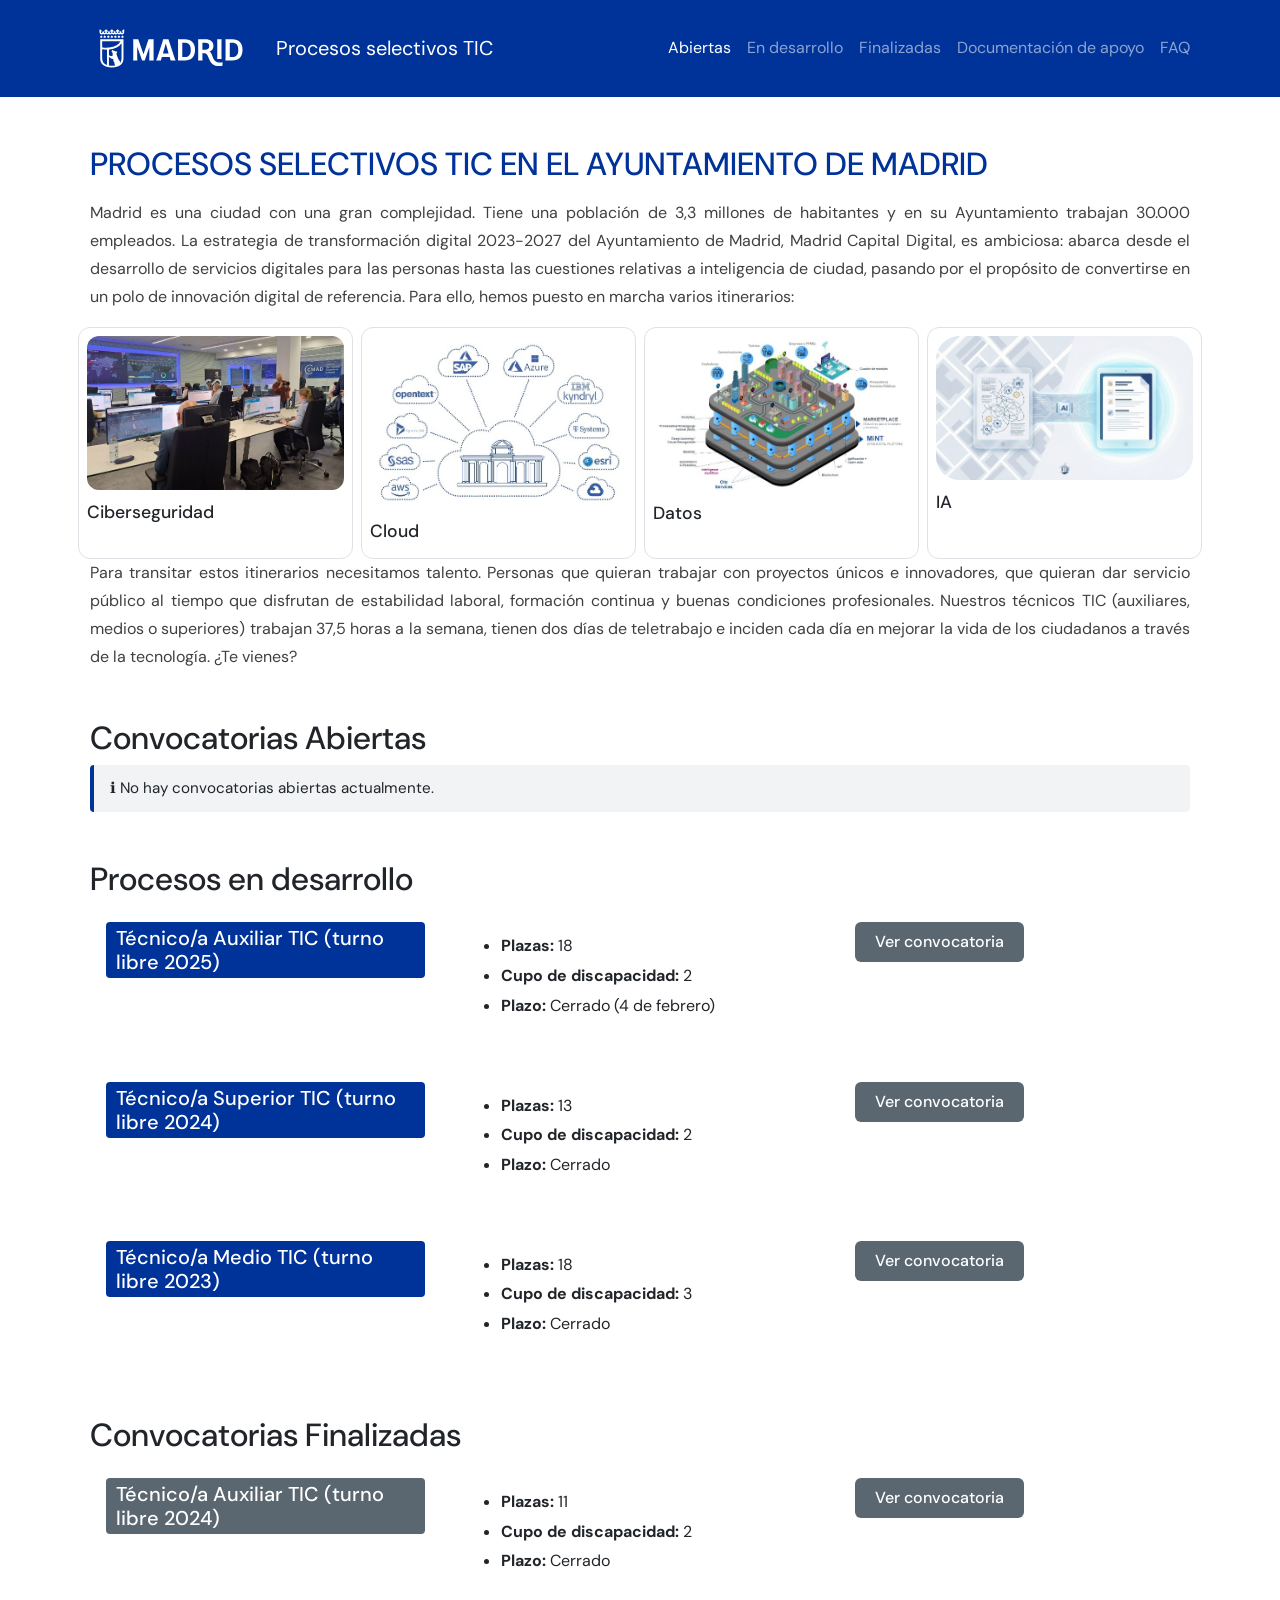
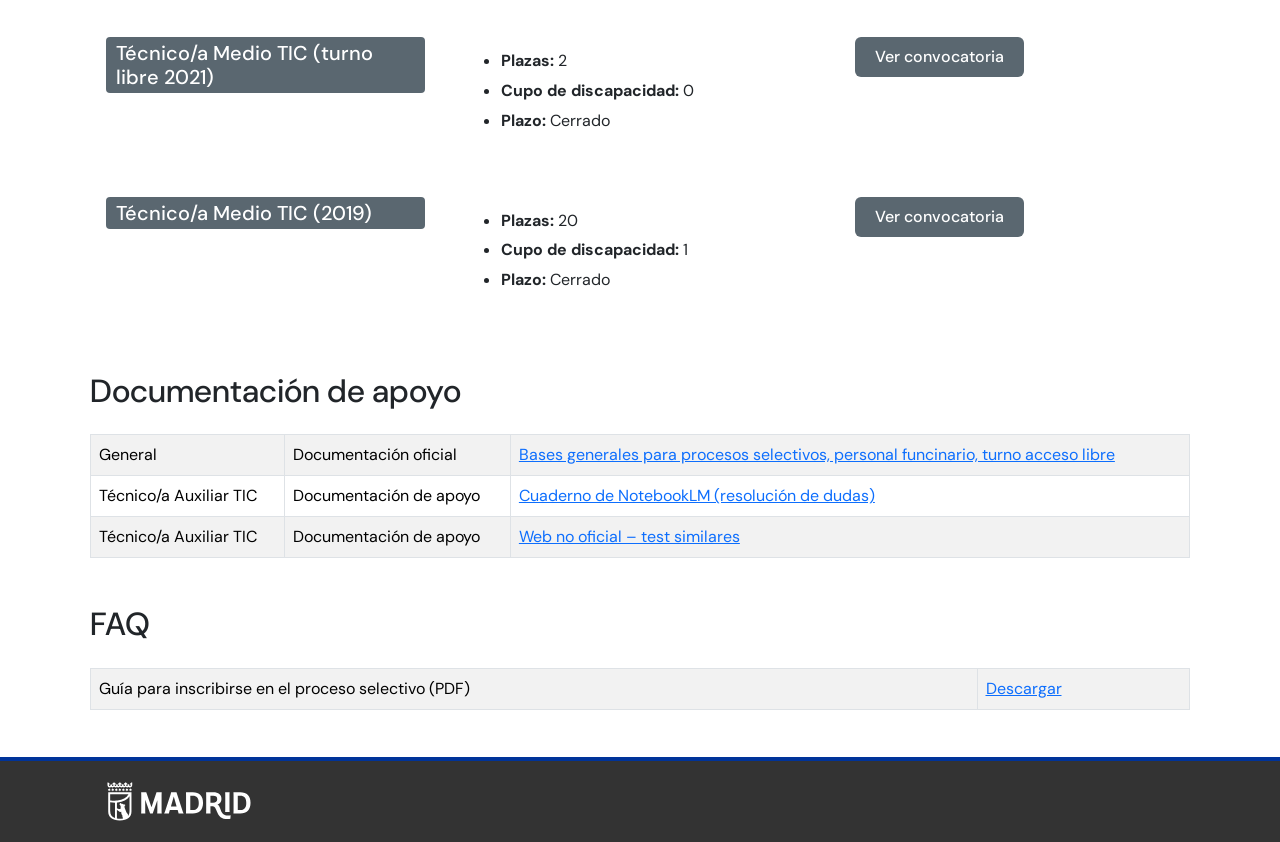
==== index.html @ f1718b95 "Añado favicon" ====
<!DOCTYPE html>
<html lang='es'>

<head>
    <meta charset='utf-8'>
    <meta name='viewport' content='width=device-width, initial-scale=1'>
    <title>Procesos Selectivos TIC · Ayuntamiento de Madrid</title>
    <link rel="icon" href="assets/favicon.ico" type="image/x-icon">
    <link href='https://fonts.googleapis.com/css2?family=DM+Sans:wght@300;400;500;700&display=swap' rel='stylesheet'>
    <link rel="stylesheet" href="https://cdn.jsdelivr.net/npm/bootstrap-icons@1.13.1/font/bootstrap-icons.min.css">
    <link href="https://cdn.jsdelivr.net/npm/bootstrap@5.3.8/dist/css/bootstrap.min.css" rel="stylesheet"
        integrity="sha384-sRIl4kxILFvY47J16cr9ZwB07vP4J8+LH7qKQnuqkuIAvNWLzeN8tE5YBujZqJLB" crossorigin="anonymous">
    <link rel='stylesheet' href='css/estilos.css'>
</head>

<body>
    <header class='banda'>
        <nav class="navbar navbar-expand-lg navbar-dark">
            <div class="container">
                <img src="assets/img/firma.svg" alt="Ayuntamiento de Madrid" class="marca__logo me-3">
                <a class="navbar-brand" href="#">
                    Procesos selectivos TIC
                </a>
                <button class="navbar-toggler" type="button" data-bs-toggle="collapse" data-bs-target="#menu"
                    aria-controls="menu" aria-expanded="false" aria-label="Menú">
                    <span class="navbar-toggler-icon"></span>
                </button>

                <div class="collapse navbar-collapse" id="menu">
                    <ul class="navbar-nav ms-auto">
                        <li class="nav-item"><a class="nav-link active" href="#abiertas" aria-current="page">Abiertas</a></li>
                        <li class="nav-item"><a class="nav-link" href="#desarrollo" aria-current="page">En desarrollo</a></li>
                        <li class="nav-item"><a class="nav-link" href="#finalizadas" aria-current="page">Finalizadas</a></li>
                        <li class="nav-item"><a class="nav-link" href="#documentacion" aria-current="page">Documentación de apoyo</a></li>
                        <li class="nav-item"><a class="nav-link" href="#faq" aria-current="page">FAQ</a></li>
                    </ul>

                </div>
            </div>
        </nav>
    </header>

    <section id="procesos-tic" class="introduccion my-5">
        <div class="contenedor">
            <h1>PROCESOS SELECTIVOS TIC EN EL AYUNTAMIENTO DE MADRID</h1>
            <p class="intro-text">
                Madrid es una ciudad con una gran complejidad. Tiene una población de 3,3 millones de habitantes y en su Ayuntamiento trabajan 30.000 empleados. La estrategia de transformación digital 2023-2027 del Ayuntamiento de Madrid, Madrid Capital Digital, es ambiciosa: abarca desde el desarrollo de servicios digitales para las personas hasta las cuestiones relativas a inteligencia de ciudad, pasando por el propósito de convertirse en un polo de innovación digital de referencia.
                 Para ello, hemos puesto en marcha varios itinerarios:
            </p>

            <div class="row gy-4">
                <article class="col-12 col-md-6 col-lg-3 itinerario">
                    <button type="button" class="itinerario__imagen" data-target="itinerario-1-desc" aria-expanded="false" aria-controls="itinerario-1-desc">
                        <img src="assets/img/ccmad.svg" alt="Itinerario de Ciberseguridad">
                    </button>
                    <h3>Ciberseguridad</h3>
                    <div class="itinerario__descripcion d-none" id="itinerario-1-desc">
                        CCMAD, nuestro centro de ciberseguridad, se dedica a la inteligencia de amenazas y vulnerabilidades, monitoriza y detecta a ciberdelincuentes y también se encarga de realizar auditorías técnicas, asegurar el cumplimiento normativo, concienciar a los empleados y gestionar la identidad electrónica del personal y los sistemas municipales.
                    </div>
                </article>

                <article class="col-12 col-md-6 col-lg-3 itinerario">
                    <button type="button" class="itinerario__imagen" data-target="itinerario-2-desc" aria-expanded="false" aria-controls="itinerario-2-desc">
                        <img src="assets/img/cloud.svg" alt="Itinerario Cloud">
                    </button>
                    <h3>Cloud</h3>
                    <div class="itinerario__descripcion d-none" id="itinerario-2-desc">
                        Madrid Multicloud asegura la flexibilidad, seguridad y agilidad de los servicios municipales gracias a una red de proveedores de servicios tecnológicos, entre los que se encuentran IBM, kyndryl, SAS, Microsoft, Azure, SAP y muchos más.
                    </div>
                </article>

                <article class="col-12 col-md-6 col-lg-3 itinerario">
                    <button type="button" class="itinerario__imagen" data-target="itinerario-3-desc" aria-expanded="false" aria-controls="itinerario-3-desc">
                        <img src="assets/img/datos.svg" alt="Itinerario Datos">
                    </button>
                    <h3>Datos</h3>
                    <div class="itinerario__descripcion d-none" id="itinerario-3-desc">
                        La Plataforma del dato del Ayuntamiento de Madrid es un repositorio único de datos de alta calidad, con un modelo de gobernanza y acceso común en el que los clientes consumen los datos en modo autoservicio. Algunos de los servicios que utilizan estos datos son el Geoportal del Ayuntamiento, el laboratorio tributario Tax Lab, el proyecto Madrid Inteligente (MiNT) o el gemelo digital de la ciudad.
                    </div>
                </article>

                <article class="col-12 col-md-6 col-lg-3 itinerario">
                    <button type="button" class="itinerario__imagen" data-target="itinerario-4-desc" aria-expanded="false" aria-controls="itinerario-4-desc">
                        <img src="assets/img/maia.svg" alt="Itinerario Inteligencia artificial">
                    </button>
                    <h3>IA</h3>
                    <div class="itinerario__descripcion d-none" id="itinerario-4-desc">
                        Madrid Inteligencia Artificial (MAIA) es una iniciativa de la Oficina Digital, Informática del Ayuntamiento de Madrid y el área delegada de innovación y emprendimiento. Sus herramientas ya se utilizan para asistir en servicios sociales, anonimizar documentos o analizar documentos manuscritos mediante IA.
                    </div>
                </article>
            </div>

            <p class="intro-final">
                Para transitar estos itinerarios necesitamos talento. Personas que quieran trabajar con proyectos únicos e innovadores, que quieran dar servicio público al tiempo que disfrutan de estabilidad laboral, formación continua y buenas condiciones profesionales.
                Nuestros técnicos TIC (auxiliares, medios o superiores) trabajan 37,5 horas a la semana, tienen dos días de teletrabajo e inciden cada día en mejorar la vida de los ciudadanos a través de la tecnología.
                ¿Te vienes?
            </p>
        </div>
    </section>

    <main id='contenido' class="contenedor">
        <section id="abiertas" class="mt-3 mt-md-4 mt-lg-5">
            <h2>Convocatorias Abiertas</h2>
            <div id="lista-abiertas"></div>
        </section>
        <section id="desarrollo" class="mt-3 mt-md-4 mt-lg-5">
            <h2>Procesos en desarrollo</h2>
            <div id="lista-desarrollo"></div>
        </section>

        <section id="finalizadas" class="mt-3 mt-md-4 mt-lg-5">
            <h2>Convocatorias Finalizadas</h2>
            <div id="lista-finalizadas"></div>
        </section>

        <section id="documentacion" class="my-5">
            <h2 class="mb-4">Documentación de apoyo</h2>
            <table class="table table-striped table-bordered">
                <caption class="visually-hidden">Documentación de apoyo para procesos selectivos TIC</caption>
                <tbody id="tabla-documentacion"></tbody>
            </table>
        </section>

        <section id="faq" class="my-5">
            <h2 class="mb-4">FAQ</h2>
            <table class="table table-striped table-bordered">
                <caption class="visually-hidden">Documentos de respuesta a preguntas frecuentes</caption>
                <tbody id="tabla-faq"></tbody>
            </table>
        </section>

    </main>
    <footer class='pie' style='background-color: #333;'>
        <div class='contenedor pie__inner'><img src='assets/img/pie.svg' class='firma__isotipo'>
        </div>
    </footer>
    <script src='js/app.js'></script>
    <script src="https://cdn.jsdelivr.net/npm/bootstrap@5.3.8/dist/js/bootstrap.bundle.min.js"
        integrity="sha384-FKyoEForCGlyvwx9Hj09JcYn3nv7wiPVlz7YYwJrWVcXK/BmnVDxM+D2scQbITxI"
        crossorigin="anonymous"></script>
</body>

</html>
---- css/estilos.css ----
:root {
    --azul-madrid: #003399;
    --gris-madrid: #5A6770;
    --estado-abierta: #0B6E4F;
    --estado-desarrollo: #003399;
    --estado-finalizada: #5A6770;
}

body {
    font-family: 'DM Sans';
    margin: 0;
}

.banda {
    background: var(--azul-madrid);
    color: white;
    padding: 1rem;
}

.contenedor {
    width: 100%;
    margin: auto;
    max-width: 1100px;
}

.menu {
    list-style: none;
    display: flex;
    gap: 1rem;
}

.pie {
    border-top: 4px solid var(--azul-madrid);
    padding: 1rem;
}

.tarjeta {
    border: 1px solid #ccc;
    padding: 1rem;
    border-radius: .5rem;
}

.estado--abierta {
    background-color: var(--estado-abierta);
    color: #ffffff;
    padding: .25rem .6rem;
    border-radius: .25rem;
}

.estado--desarrollo {
    background-color: var(--estado-desarrollo);
    color: #000000;
    padding: .25rem .6rem;
    border-radius: .25rem;
}

.estado--finalizada {
    background-color: var(--estado-finalizada);
    color: #ffffff;
    padding: .25rem .6rem;
    border-radius: .25rem;
}

.card-convocatoria {
    width: 100%;
    max-width: 1100px;
    /* ajusta si quieres */
}

.btn-madrid {
    background-color: var(--gris-madrid);
    color: #fff;
    border: none;
    font-weight: 500;
    padding: 0.5rem 1.25rem;
    border-radius: 0.375rem;
    /* estilo Bootstrap */
    text-decoration: none;
}

.btn-madrid:hover,
.btn-madrid:focus {
    background-color: #002266;
    /* un poco más oscuro */
    color: #fff;
}

.btn-madrid:focus-visible {
    outline: 3px solid #99b3ff;
    outline-offset: 2px;
}

.mensaje-informativo {
    padding: 0.75rem 1rem;
    background-color: #f1f3f5;
    color: #212529;
    border-left: 4px solid var(--azul-madrid);
    border-radius: 0.25rem;
    font-size: 0.95rem;
}

.card-convocatoria .tarjeta__meta{
  margin: .75rem 0 1rem !important;  /* separaciones coherentes */
  padding-left: 0 !important;         /* quitamos padding por defecto */
}

.card-convocatoria .tarjeta__meta > li{
  margin-left: 1.25rem !important;    /* <- SANGRÍA REAL */
  margin-bottom: .35rem;
}
.introduccion h1 {
    margin-bottom: 1rem;
    font-size: clamp(1.85rem, 2.5vw, 2.5rem);
    color: var(--azul-madrid);
}

.intro-text,
.intro-final {
    font-size: 1rem;
    line-height: 1.75;
    color: #404040;
    text-align: justify;
}

.introduccion .row {
    gap: 0.5rem;
}

.itinerario {
    border: 1px solid #dee2e6;
    border-radius: .75rem;
    padding: 0.5rem;
    background: #ffffff;
    min-width: 0;
}

@media (min-width: 992px) {
    .itinerario {
        flex: 0 0 calc(25% - 0.375rem) !important;
    }
}

.itinerario__imagen {
    display: block;
    width: 100%;
    border: none;
    padding: 0;
    background: transparent;
    text-align: left;
    cursor: pointer;
}

.itinerario__imagen img {
    width: 100%;
    border-radius: .75rem;
    display: block;
    transition: transform .25s ease;
}

.itinerario__imagen:hover img,
.itinerario__imagen:focus-visible img {
    transform: scale(1.02);
}

.itinerario h3 {
    margin-top: 0.75rem;
    font-size: 1.1rem;
}

.itinerario__descripcion {
    margin-top: 0.75rem;
    color: var(--gris-madrid);
    text-align: justify;
}
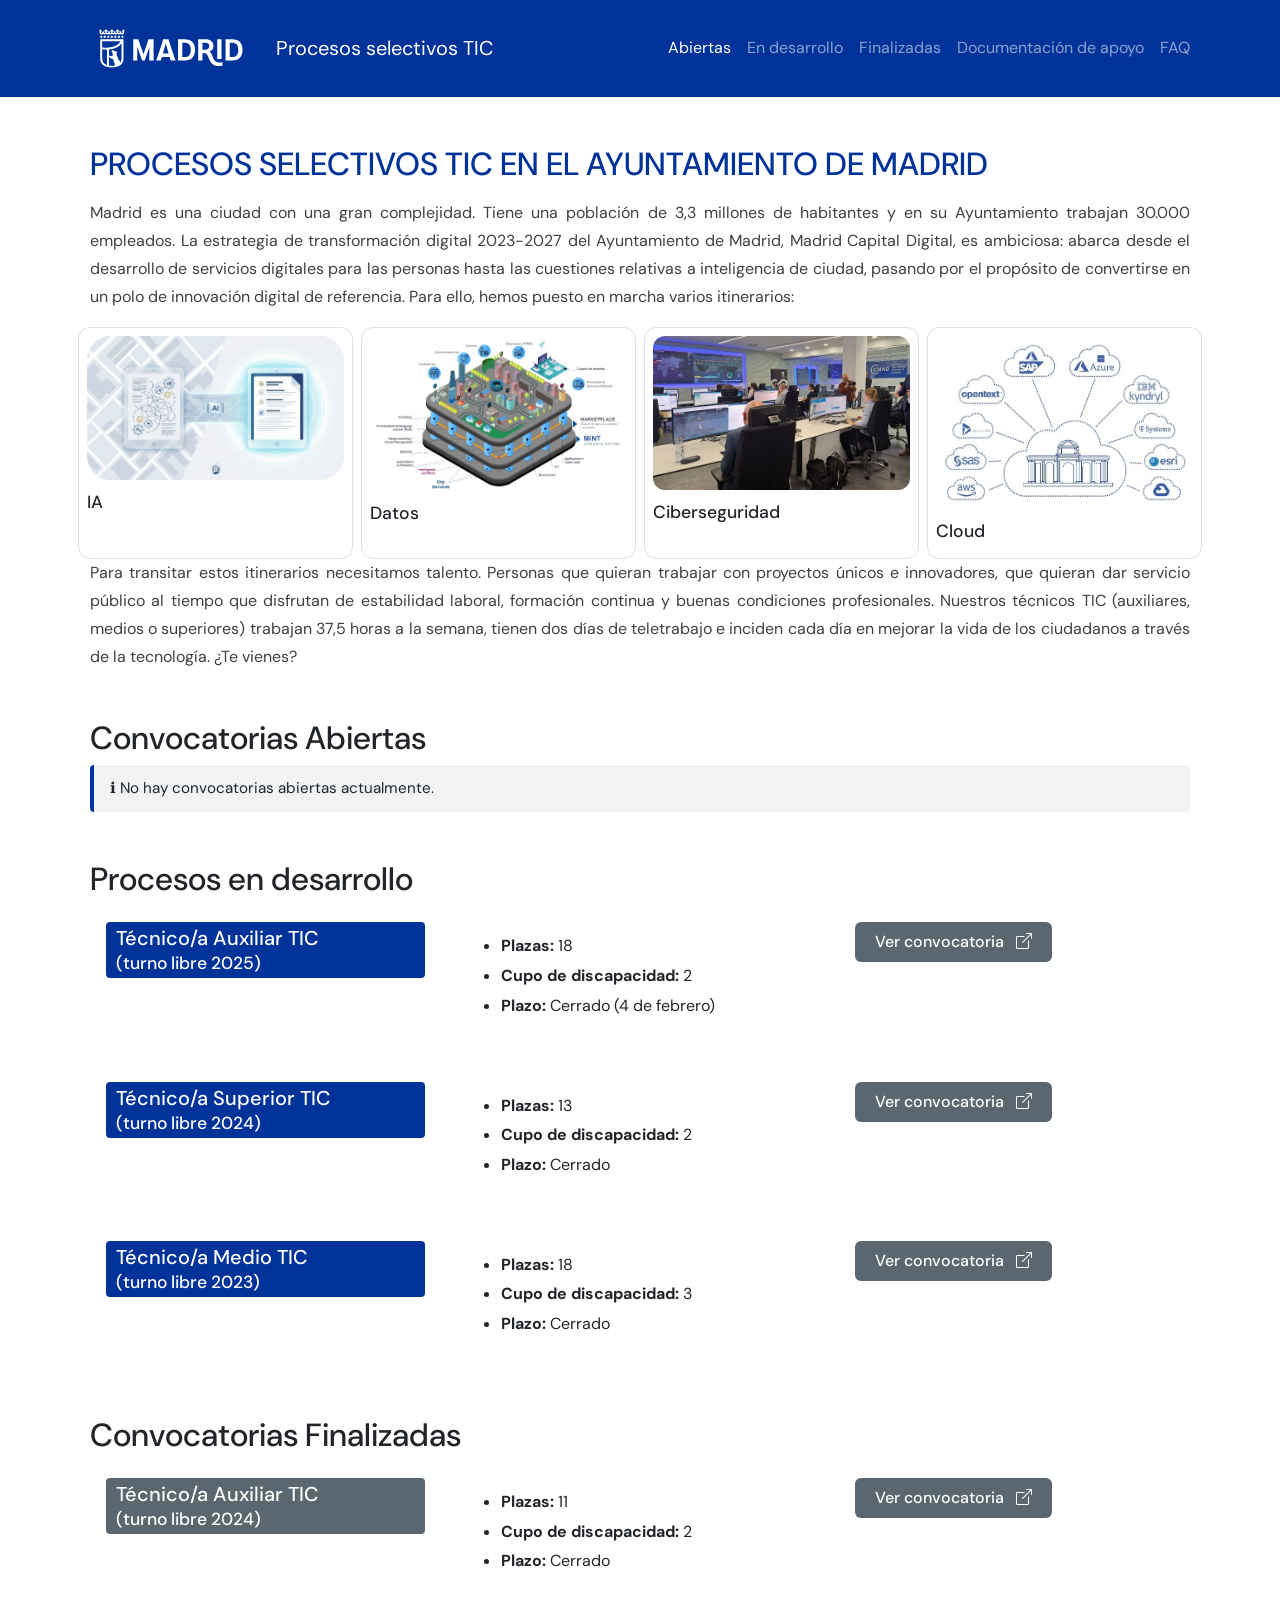
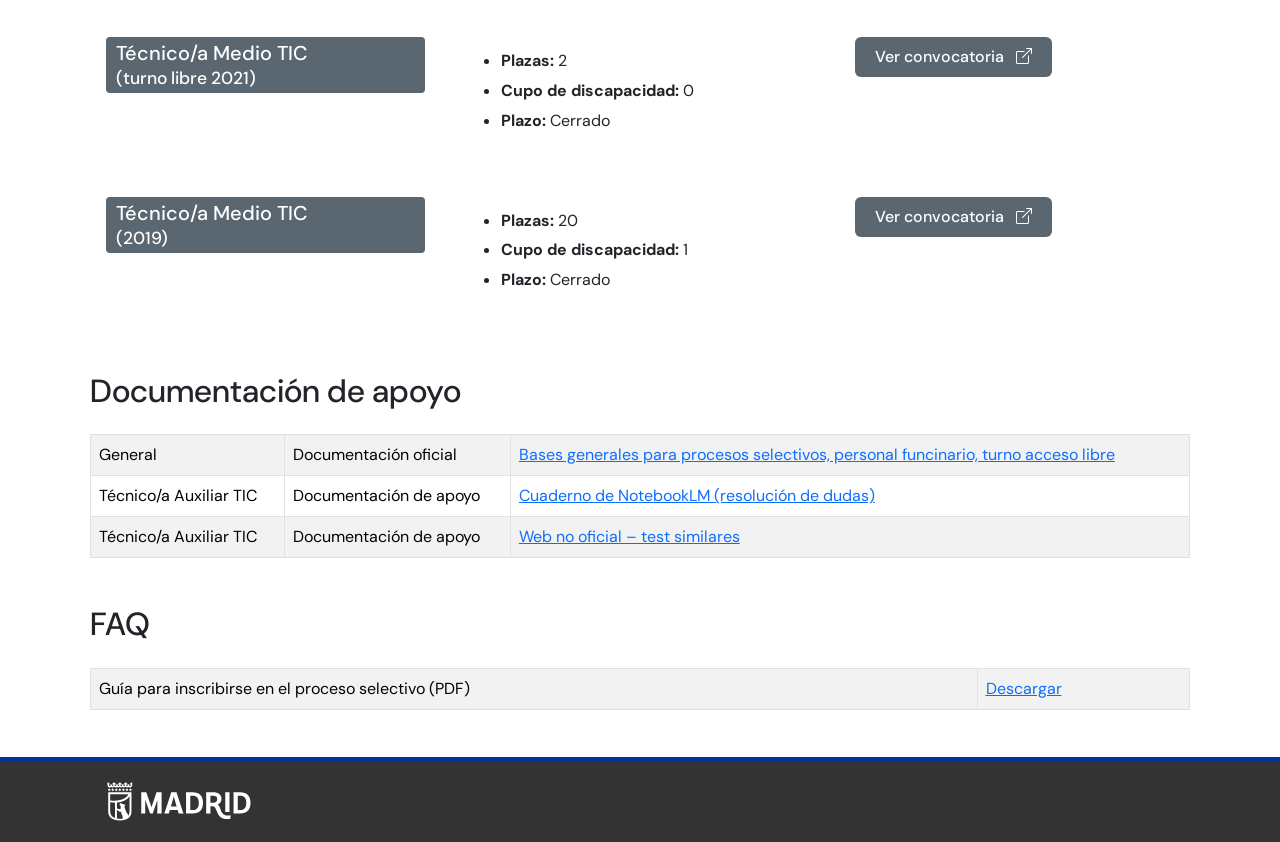
==== commit 82d4b4bd: "Modificar comportamiento de itinerarios: mostrar todas las descripciones al hacer clic en cualquiera" ====
--- a/index.html
+++ b/index.html
@@ -50,44 +50,46 @@
 
             <div class="row gy-4">
                 <article class="col-12 col-md-6 col-lg-3 itinerario">
-                    <button type="button" class="itinerario__imagen" data-target="itinerario-1-desc" aria-expanded="false" aria-controls="itinerario-1-desc">
+                    <button type="button" class="itinerario__imagen" data-target="itinerario-1-desc" aria-expanded="false" aria-controls="itinerario-4-desc">
+                        <img src="assets/img/maia.svg" alt="Itinerario Inteligencia artificial">
+                    </button>
+                    <h3>IA</h3>
+                    <div class="itinerario__descripcion d-none" id="itinerario-1-desc">
+                        Madrid Inteligencia Artificial (MAIA) es la iniciativa transversal de IA en el Ayuntamiento de Madrid. Está coordinada por la Oficina Digital, el área delegada de innovación y emprendimiento y el Organismo Informática del Ayuntamiento de Madrid. Contamos con una plataforma de IA en nube que nos permite trabajar con los modelos de IA generativa más recientes, y que nos ha permitido desarrollar casos de uso en producción como el asistente de servicios sociales, el anonimizador de documentos o el clasificador de sugerencias y reclamaciones.
+                    </div>
+                </article>
+                <article class="col-12 col-md-6 col-lg-3 itinerario">
+                    <button type="button" class="itinerario__imagen" data-target="itinerario-2-desc" aria-expanded="false" aria-controls="itinerario-3-desc">
+                        <img src="assets/img/datos.svg" alt="Itinerario Datos">
+                    </button>
+                    <h3>Datos</h3>
+                    <div class="itinerario__descripcion d-none" id="itinerario-2-desc">
+                        La Plataforma del dato del Ayuntamiento de Madrid es un repositorio único de datos de alta calidad, con un modelo de gobernanza y acceso común en el que los clientes consumen los datos en modo autoservicio. Algunos de los servicios que utilizan estos datos son el gemelo digital de la ciudad, Sueña Madrid, el Geoportal municipal, el laboratorio tributario Tax Lab, y la iniciativa de Smart City Madrid Inteligente (MiNT).
+                    </div>
+                </article>                
+                <article class="col-12 col-md-6 col-lg-3 itinerario">
+                    <button type="button" class="itinerario__imagen" data-target="itinerario-3-desc" aria-expanded="false" aria-controls="itinerario-3-desc">
                         <img src="assets/img/ccmad.svg" alt="Itinerario de Ciberseguridad">
                     </button>
                     <h3>Ciberseguridad</h3>
-                    <div class="itinerario__descripcion d-none" id="itinerario-1-desc">
-                        CCMAD, nuestro centro de ciberseguridad, se dedica a la inteligencia de amenazas y vulnerabilidades, monitoriza y detecta a ciberdelincuentes y también se encarga de realizar auditorías técnicas, asegurar el cumplimiento normativo, concienciar a los empleados y gestionar la identidad electrónica del personal y los sistemas municipales.
-                    </div>
-                </article>
-
-                <article class="col-12 col-md-6 col-lg-3 itinerario">
-                    <button type="button" class="itinerario__imagen" data-target="itinerario-2-desc" aria-expanded="false" aria-controls="itinerario-2-desc">
-                        <img src="assets/img/cloud.svg" alt="Itinerario Cloud">
-                    </button>
-                    <h3>Cloud</h3>
-                    <div class="itinerario__descripcion d-none" id="itinerario-2-desc">
-                        Madrid Multicloud asegura la flexibilidad, seguridad y agilidad de los servicios municipales gracias a una red de proveedores de servicios tecnológicos, entre los que se encuentran IBM, kyndryl, SAS, Microsoft, Azure, SAP y muchos más.
-                    </div>
-                </article>
-
-                <article class="col-12 col-md-6 col-lg-3 itinerario">
-                    <button type="button" class="itinerario__imagen" data-target="itinerario-3-desc" aria-expanded="false" aria-controls="itinerario-3-desc">
-                        <img src="assets/img/datos.svg" alt="Itinerario Datos">
-                    </button>
-                    <h3>Datos</h3>
                     <div class="itinerario__descripcion d-none" id="itinerario-3-desc">
-                        La Plataforma del dato del Ayuntamiento de Madrid es un repositorio único de datos de alta calidad, con un modelo de gobernanza y acceso común en el que los clientes consumen los datos en modo autoservicio. Algunos de los servicios que utilizan estos datos son el Geoportal del Ayuntamiento, el laboratorio tributario Tax Lab, el proyecto Madrid Inteligente (MiNT) o el gemelo digital de la ciudad.
+                        CCMAD, nuestro centro de ciberseguridad, se dedica a la inteligencia de amenazas y vulnerabilidades, monitoriza y detecta a ciberataques y también se encarga de realizar auditorías técnicas, asegurar el cumplimiento normativo, concienciar a los empleados y gestionar la identidad electrónica del personal y los sistemas municipales.
                     </div>
                 </article>
 
                 <article class="col-12 col-md-6 col-lg-3 itinerario">
                     <button type="button" class="itinerario__imagen" data-target="itinerario-4-desc" aria-expanded="false" aria-controls="itinerario-4-desc">
-                        <img src="assets/img/maia.svg" alt="Itinerario Inteligencia artificial">
+                        <img src="assets/img/cloud.svg" alt="Itinerario Cloud">
                     </button>
-                    <h3>IA</h3>
+                    <h3>Cloud</h3>
                     <div class="itinerario__descripcion d-none" id="itinerario-4-desc">
-                        Madrid Inteligencia Artificial (MAIA) es una iniciativa de la Oficina Digital, Informática del Ayuntamiento de Madrid y el área delegada de innovación y emprendimiento. Sus herramientas ya se utilizan para asistir en servicios sociales, anonimizar documentos o analizar documentos manuscritos mediante IA.
+                        Madrid MultiCloud es el habilitador que proporciona infraestructura en nube para todos los proyectos de transformación digital del Ayuntamiento. Asegura la flexibilidad, seguridad y agilidad de los servicios municipales gracias a una red de proveedores de servicios cloud, entre los que se encuentran Google Cloud, Microsoft Azure, AWS y muchos más.
                     </div>
                 </article>
+
+
+
+
             </div>
 
             <p class="intro-final">
--- a/css/estilos.css
+++ b/css/estilos.css
@@ -170,5 +170,4 @@
 .itinerario__descripcion {
     margin-top: 0.75rem;
     color: var(--gris-madrid);
-    text-align: justify;
 }
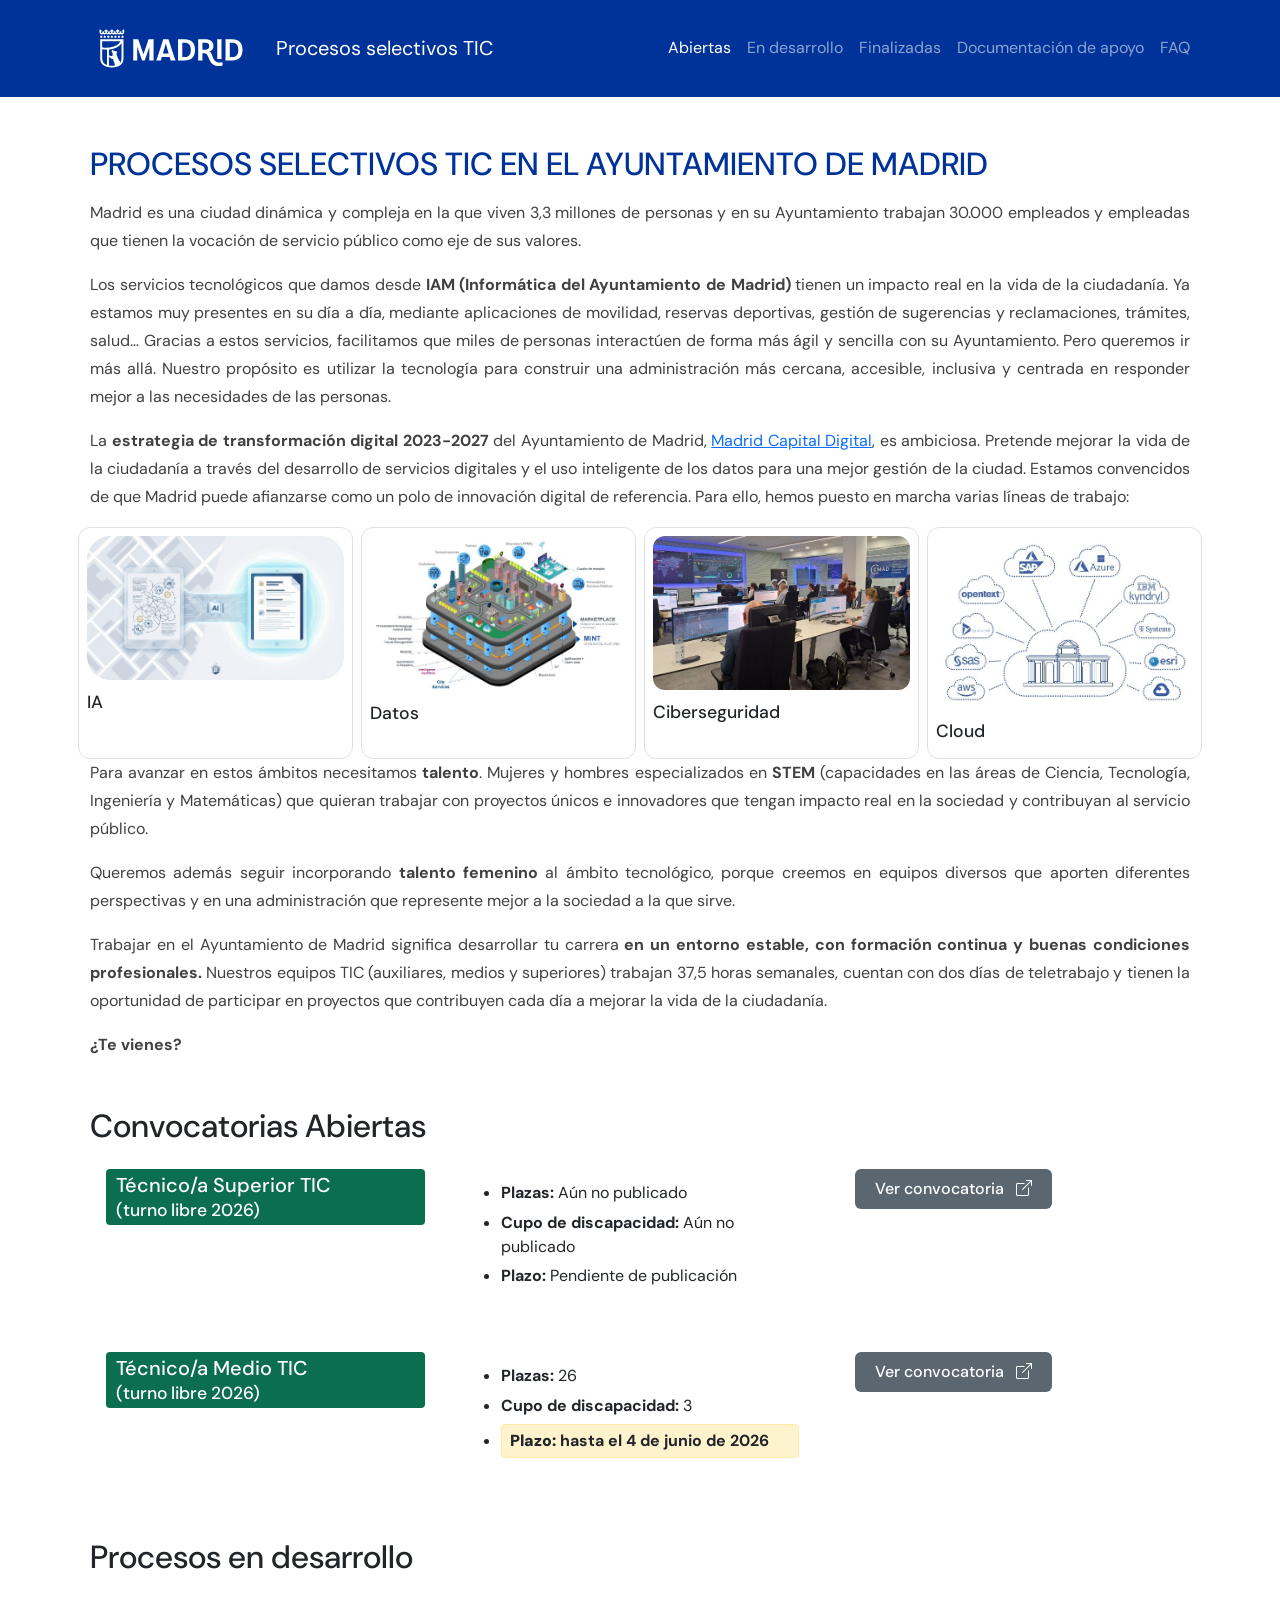
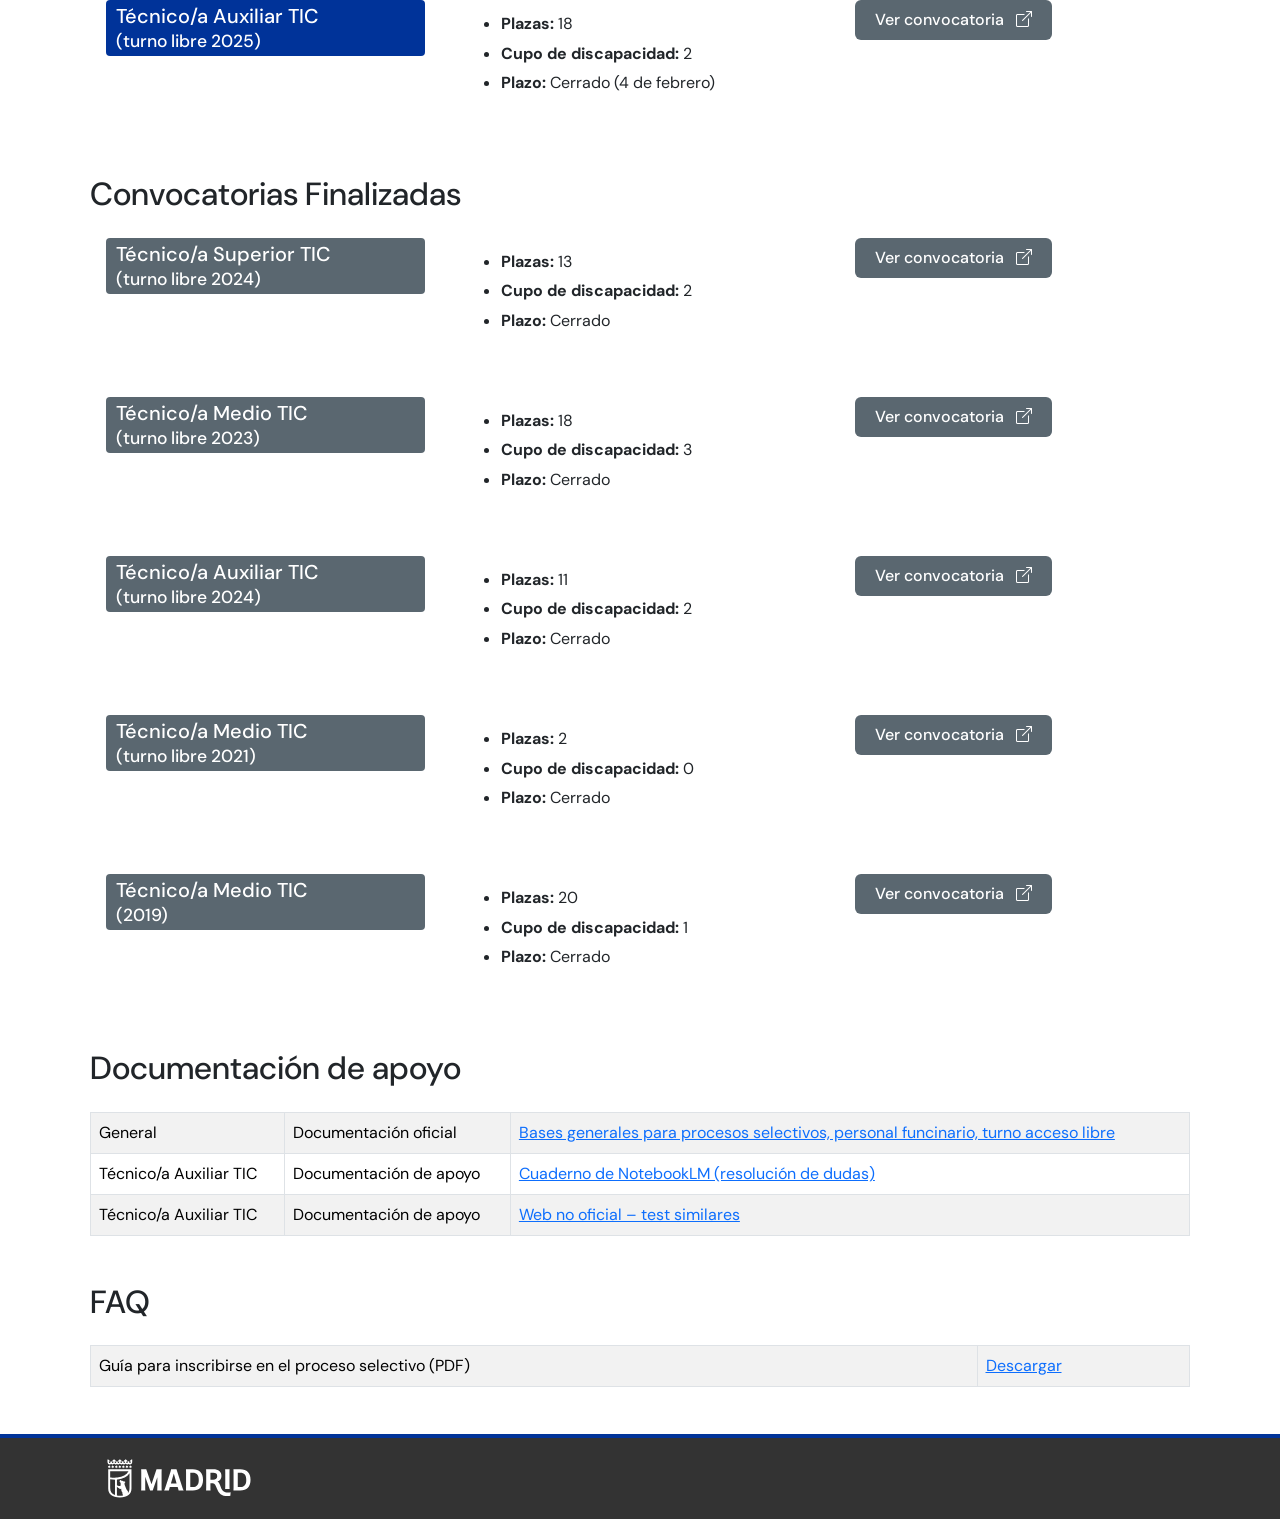
==== commit ab4f184c: "Cargar introducción e itinerarios desde contenido.json y renderizar HTML enriquecido" ====
--- a/index.html
+++ b/index.html
@@ -42,61 +42,13 @@
 
     <section id="procesos-tic" class="introduccion my-5">
         <div class="contenedor">
-            <h1>PROCESOS SELECTIVOS TIC EN EL AYUNTAMIENTO DE MADRID</h1>
-            <p class="intro-text">
-                Madrid es una ciudad con una gran complejidad. Tiene una población de 3,3 millones de habitantes y en su Ayuntamiento trabajan 30.000 empleados. La estrategia de transformación digital 2023-2027 del Ayuntamiento de Madrid, Madrid Capital Digital, es ambiciosa: abarca desde el desarrollo de servicios digitales para las personas hasta las cuestiones relativas a inteligencia de ciudad, pasando por el propósito de convertirse en un polo de innovación digital de referencia.
-                 Para ello, hemos puesto en marcha varios itinerarios:
-            </p>
+            <h1 id="intro-titulo"></h1>
+            <p class="intro-text" id="intro-texto"></p>
 
-            <div class="row gy-4">
-                <article class="col-12 col-md-6 col-lg-3 itinerario">
-                    <button type="button" class="itinerario__imagen" data-target="itinerario-1-desc" aria-expanded="false" aria-controls="itinerario-4-desc">
-                        <img src="assets/img/maia.svg" alt="Itinerario Inteligencia artificial">
-                    </button>
-                    <h3>IA</h3>
-                    <div class="itinerario__descripcion d-none" id="itinerario-1-desc">
-                        Madrid Inteligencia Artificial (MAIA) es la iniciativa transversal de IA en el Ayuntamiento de Madrid. Está coordinada por la Oficina Digital, el área delegada de innovación y emprendimiento y el Organismo Informática del Ayuntamiento de Madrid. Contamos con una plataforma de IA en nube que nos permite trabajar con los modelos de IA generativa más recientes, y que nos ha permitido desarrollar casos de uso en producción como el asistente de servicios sociales, el anonimizador de documentos o el clasificador de sugerencias y reclamaciones.
-                    </div>
-                </article>
-                <article class="col-12 col-md-6 col-lg-3 itinerario">
-                    <button type="button" class="itinerario__imagen" data-target="itinerario-2-desc" aria-expanded="false" aria-controls="itinerario-3-desc">
-                        <img src="assets/img/datos.svg" alt="Itinerario Datos">
-                    </button>
-                    <h3>Datos</h3>
-                    <div class="itinerario__descripcion d-none" id="itinerario-2-desc">
-                        La Plataforma del dato del Ayuntamiento de Madrid es un repositorio único de datos de alta calidad, con un modelo de gobernanza y acceso común en el que los clientes consumen los datos en modo autoservicio. Algunos de los servicios que utilizan estos datos son el gemelo digital de la ciudad, Sueña Madrid, el Geoportal municipal, el laboratorio tributario Tax Lab, y la iniciativa de Smart City Madrid Inteligente (MiNT).
-                    </div>
-                </article>                
-                <article class="col-12 col-md-6 col-lg-3 itinerario">
-                    <button type="button" class="itinerario__imagen" data-target="itinerario-3-desc" aria-expanded="false" aria-controls="itinerario-3-desc">
-                        <img src="assets/img/ccmad.svg" alt="Itinerario de Ciberseguridad">
-                    </button>
-                    <h3>Ciberseguridad</h3>
-                    <div class="itinerario__descripcion d-none" id="itinerario-3-desc">
-                        CCMAD, nuestro centro de ciberseguridad, se dedica a la inteligencia de amenazas y vulnerabilidades, monitoriza y detecta a ciberataques y también se encarga de realizar auditorías técnicas, asegurar el cumplimiento normativo, concienciar a los empleados y gestionar la identidad electrónica del personal y los sistemas municipales.
-                    </div>
-                </article>
-
-                <article class="col-12 col-md-6 col-lg-3 itinerario">
-                    <button type="button" class="itinerario__imagen" data-target="itinerario-4-desc" aria-expanded="false" aria-controls="itinerario-4-desc">
-                        <img src="assets/img/cloud.svg" alt="Itinerario Cloud">
-                    </button>
-                    <h3>Cloud</h3>
-                    <div class="itinerario__descripcion d-none" id="itinerario-4-desc">
-                        Madrid MultiCloud es el habilitador que proporciona infraestructura en nube para todos los proyectos de transformación digital del Ayuntamiento. Asegura la flexibilidad, seguridad y agilidad de los servicios municipales gracias a una red de proveedores de servicios cloud, entre los que se encuentran Google Cloud, Microsoft Azure, AWS y muchos más.
-                    </div>
-                </article>
-
-
-
-
+            <div class="row gy-4" id="itinerarios-container">
             </div>
 
-            <p class="intro-final">
-                Para transitar estos itinerarios necesitamos talento. Personas que quieran trabajar con proyectos únicos e innovadores, que quieran dar servicio público al tiempo que disfrutan de estabilidad laboral, formación continua y buenas condiciones profesionales.
-                Nuestros técnicos TIC (auxiliares, medios o superiores) trabajan 37,5 horas a la semana, tienen dos días de teletrabajo e inciden cada día en mejorar la vida de los ciudadanos a través de la tecnología.
-                ¿Te vienes?
-            </p>
+            <p class="intro-final" id="intro-final"></p>
         </div>
     </section>
 
--- a/css/estilos.css
+++ b/css/estilos.css
@@ -99,6 +99,14 @@
     font-size: 0.95rem;
 }
 
+.plazo-destacado {
+    background-color: #fff3cd;
+    border: 1px solid #ffeaa7;
+    padding: 0.25rem 0.5rem;
+    border-radius: 0.25rem;
+    font-weight: bold;
+}
+
 .card-convocatoria .tarjeta__meta{
   margin: .75rem 0 1rem !important;  /* separaciones coherentes */
   padding-left: 0 !important;         /* quitamos padding por defecto */
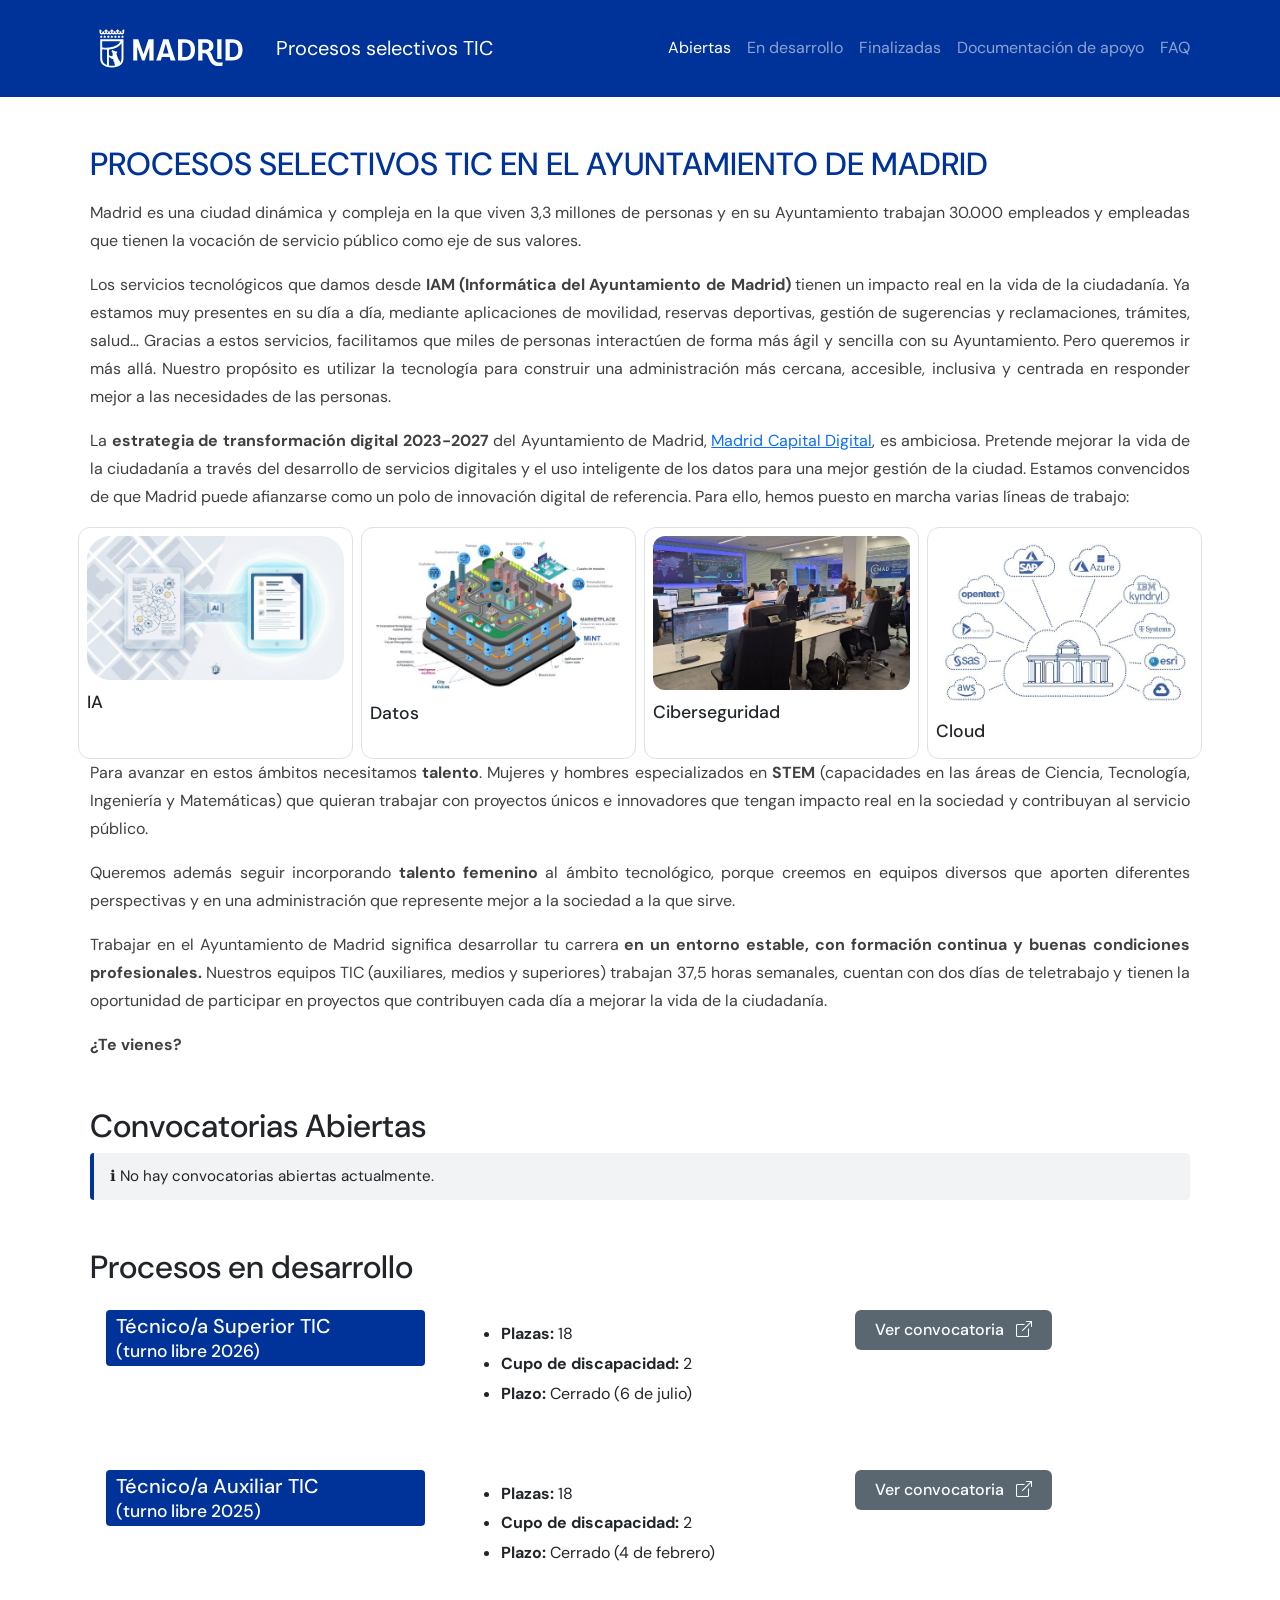
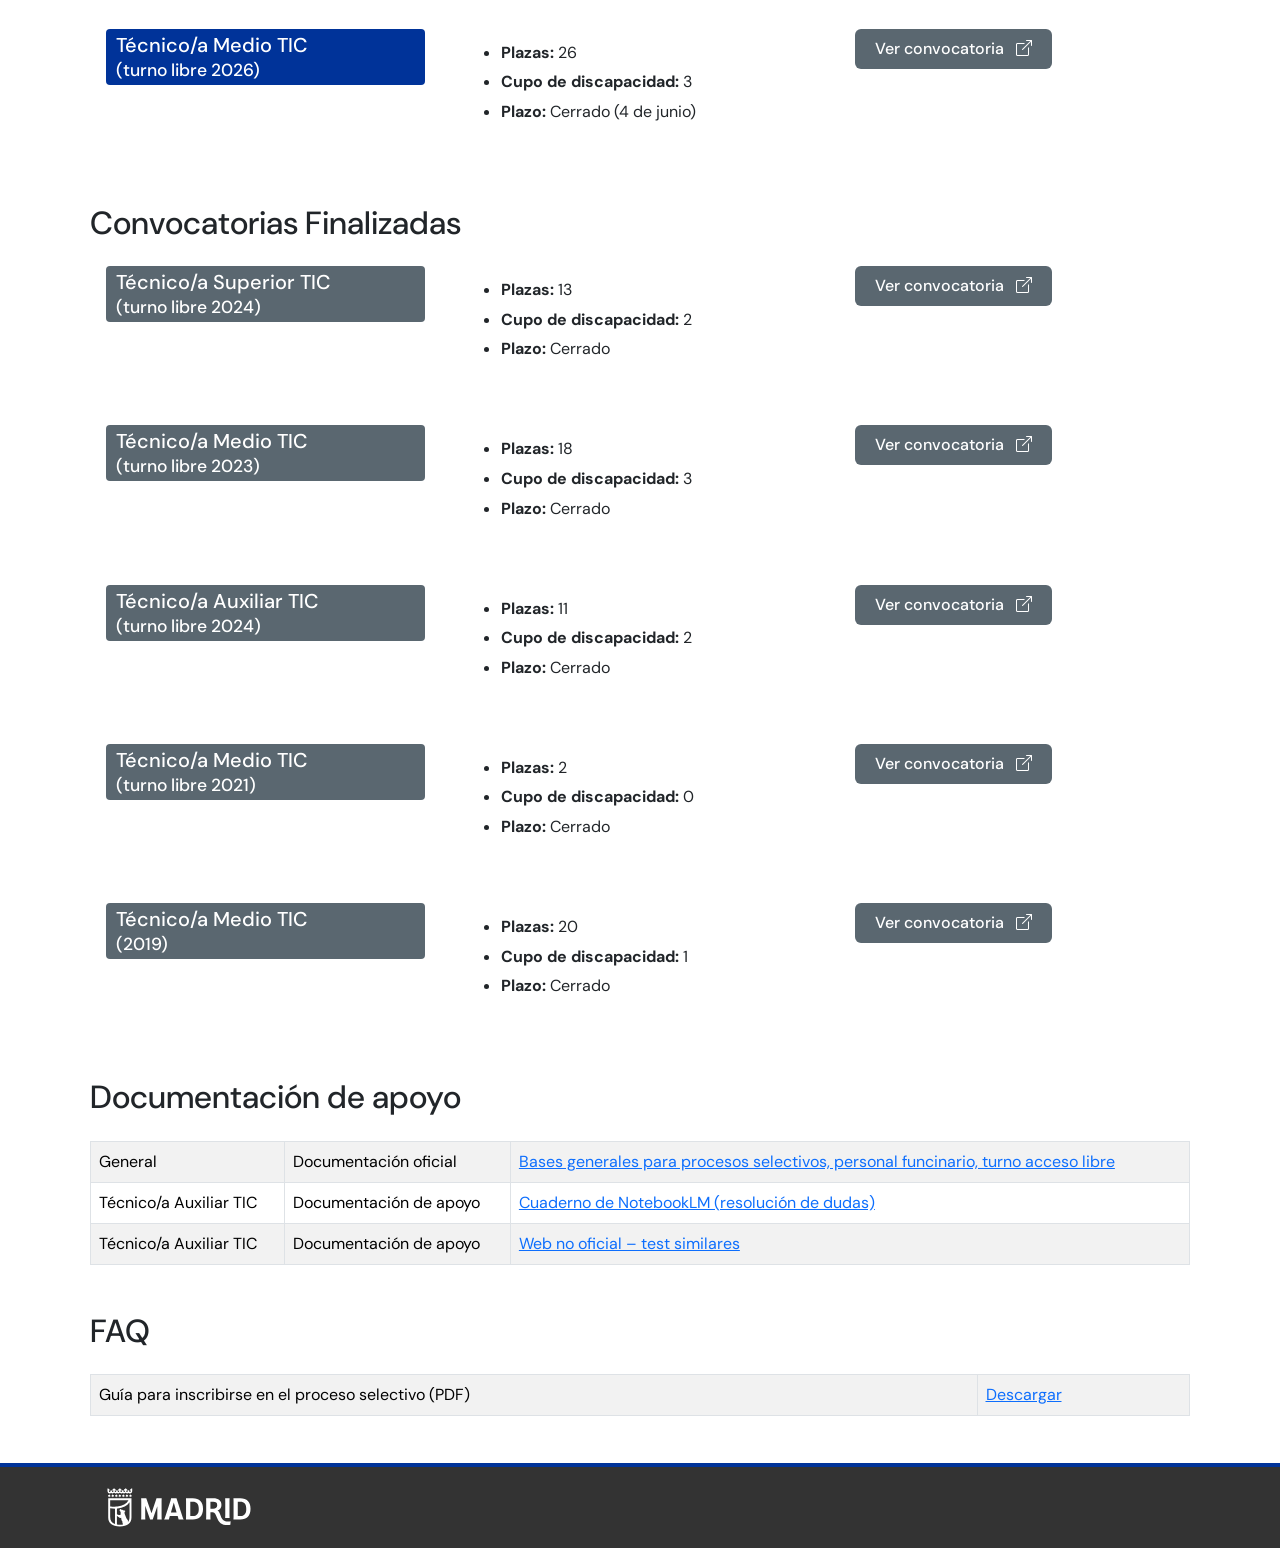
==== commit 009e968c: "Añadir script de analítica siteanalyze_6277594.js y referencia en index.html" ====
--- a/index.html
+++ b/index.html
@@ -11,6 +11,7 @@
     <link href="https://cdn.jsdelivr.net/npm/bootstrap@5.3.8/dist/css/bootstrap.min.css" rel="stylesheet"
         integrity="sha384-sRIl4kxILFvY47J16cr9ZwB07vP4J8+LH7qKQnuqkuIAvNWLzeN8tE5YBujZqJLB" crossorigin="anonymous">
     <link rel='stylesheet' href='css/estilos.css'>
+    <script async src="js/siteanalyze_6277594.js"></script>
 </head>
 
 <body>
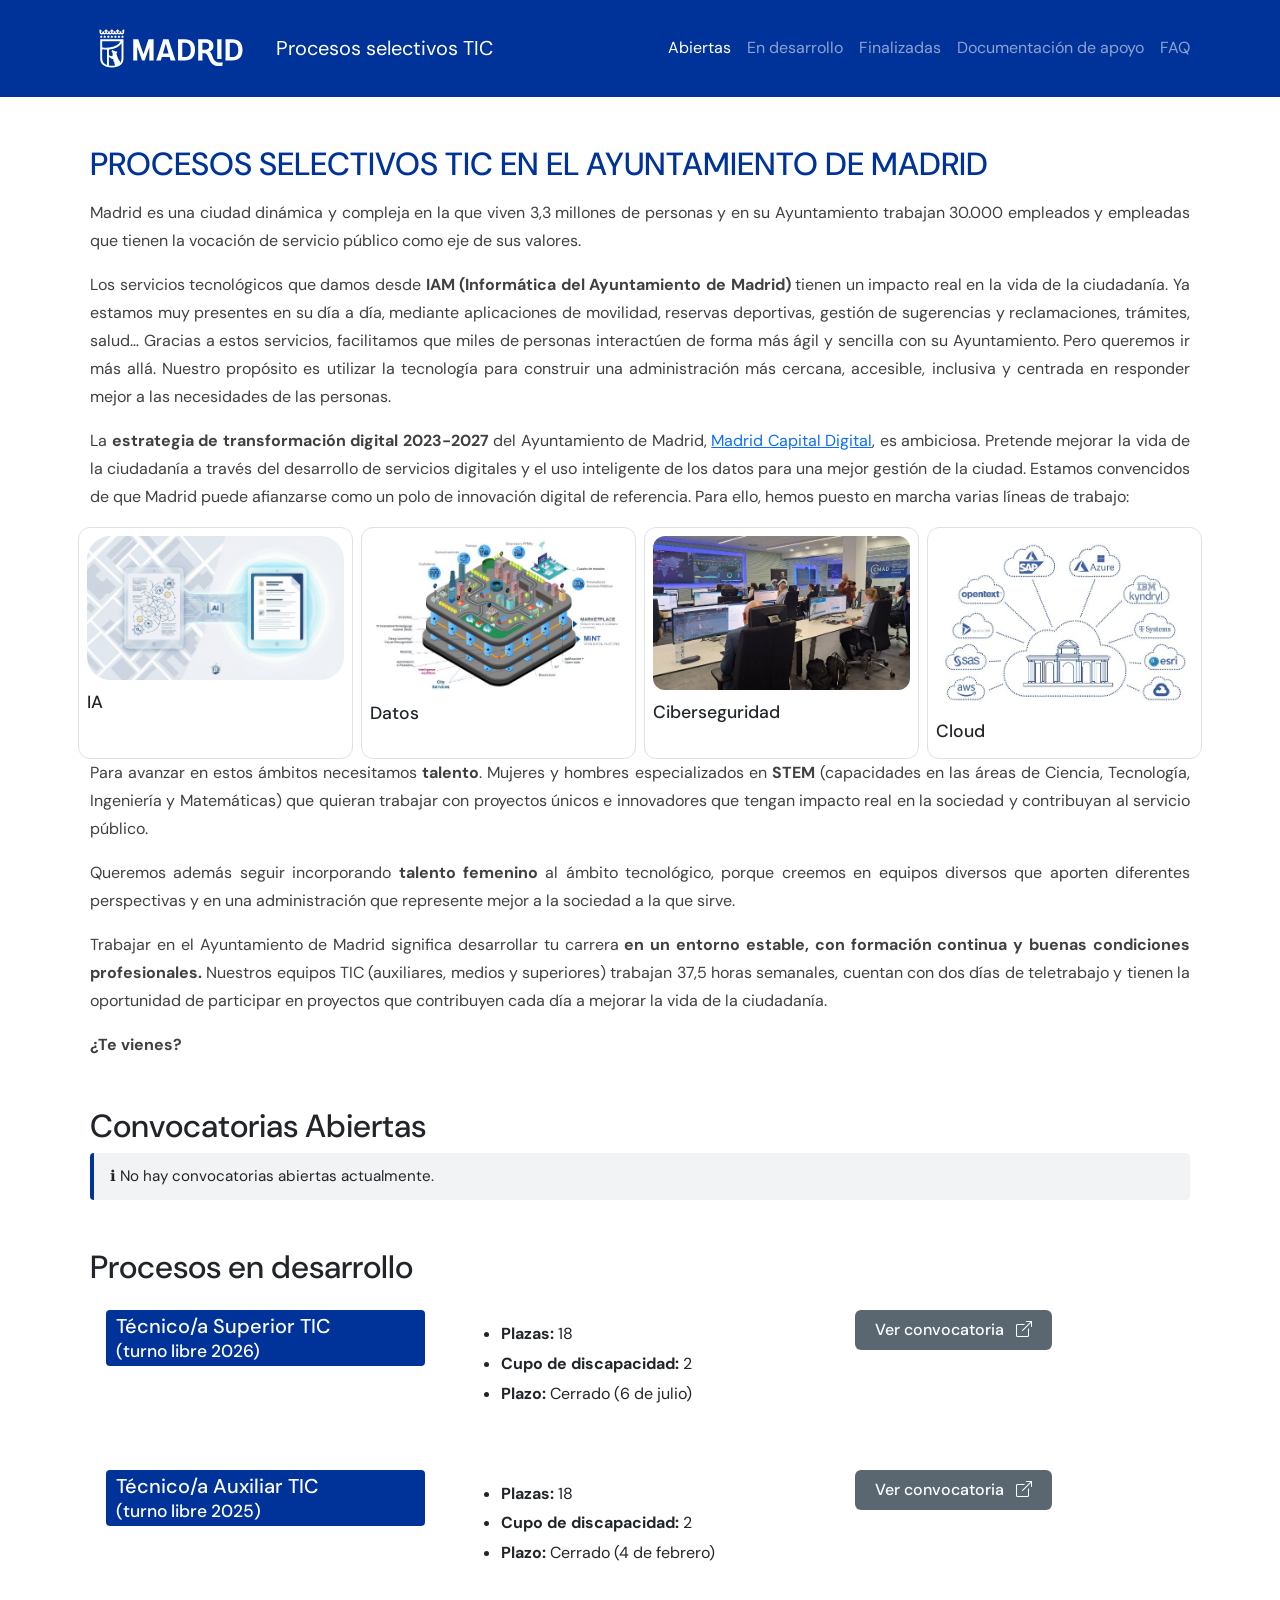
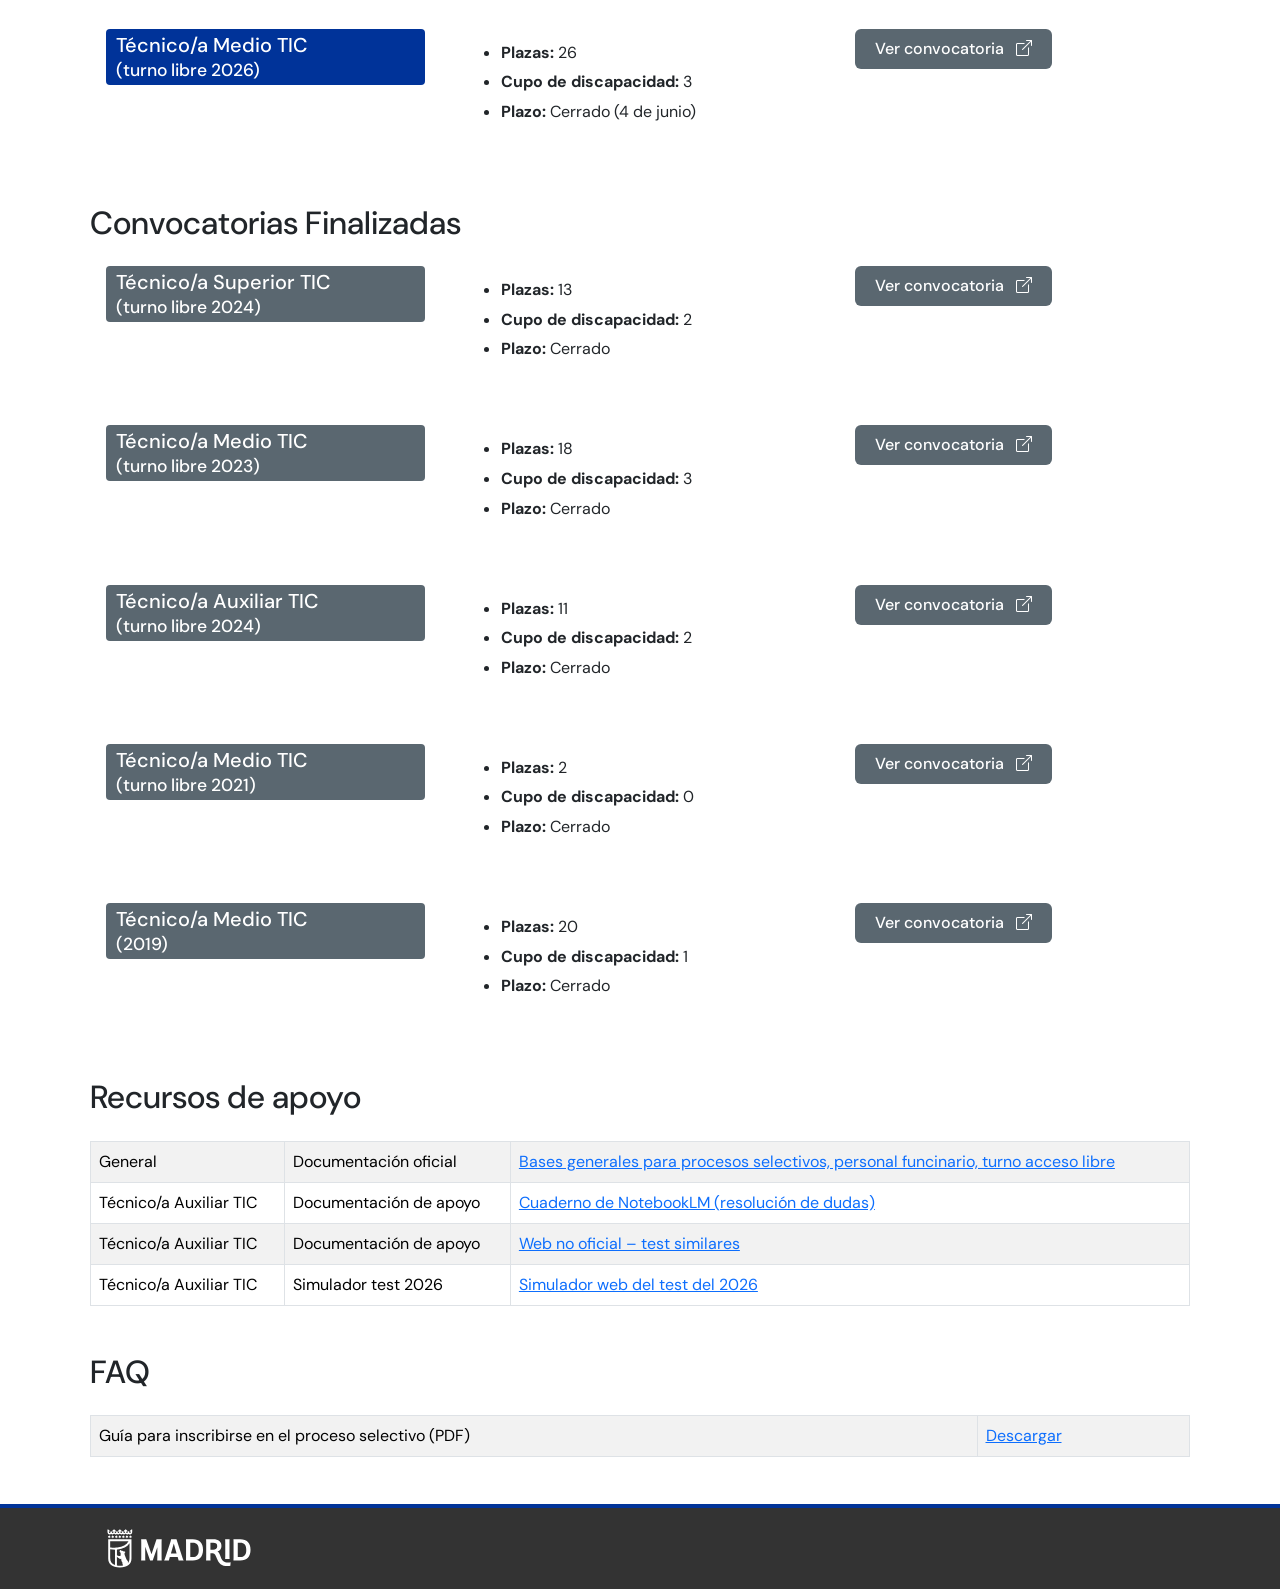
==== commit 7a717eef: "Inclusion simulador C1 2026" ====
--- a/index.html
+++ b/index.html
@@ -69,7 +69,7 @@
         </section>
 
         <section id="documentacion" class="my-5">
-            <h2 class="mb-4">Documentación de apoyo</h2>
+            <h2 class="mb-4">Recursos de apoyo</h2>
             <table class="table table-striped table-bordered">
                 <caption class="visually-hidden">Documentación de apoyo para procesos selectivos TIC</caption>
                 <tbody id="tabla-documentacion"></tbody>
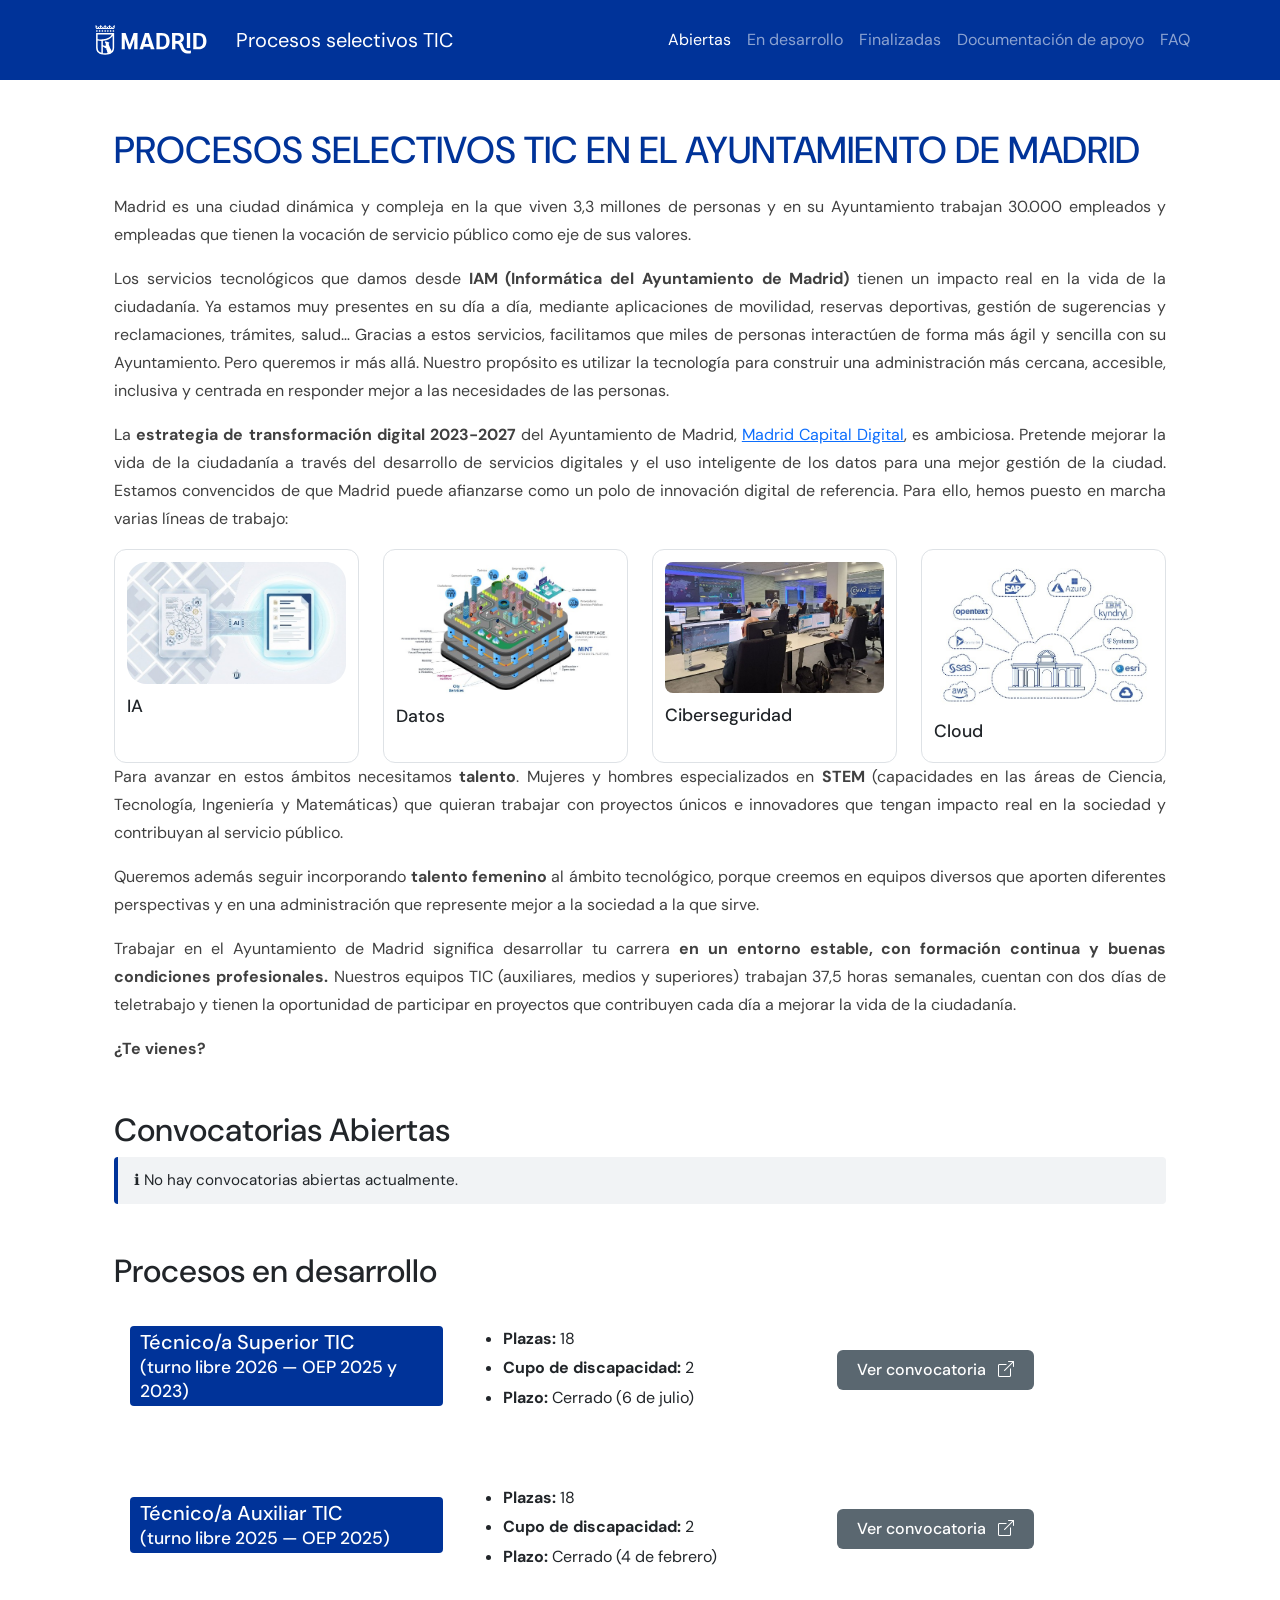
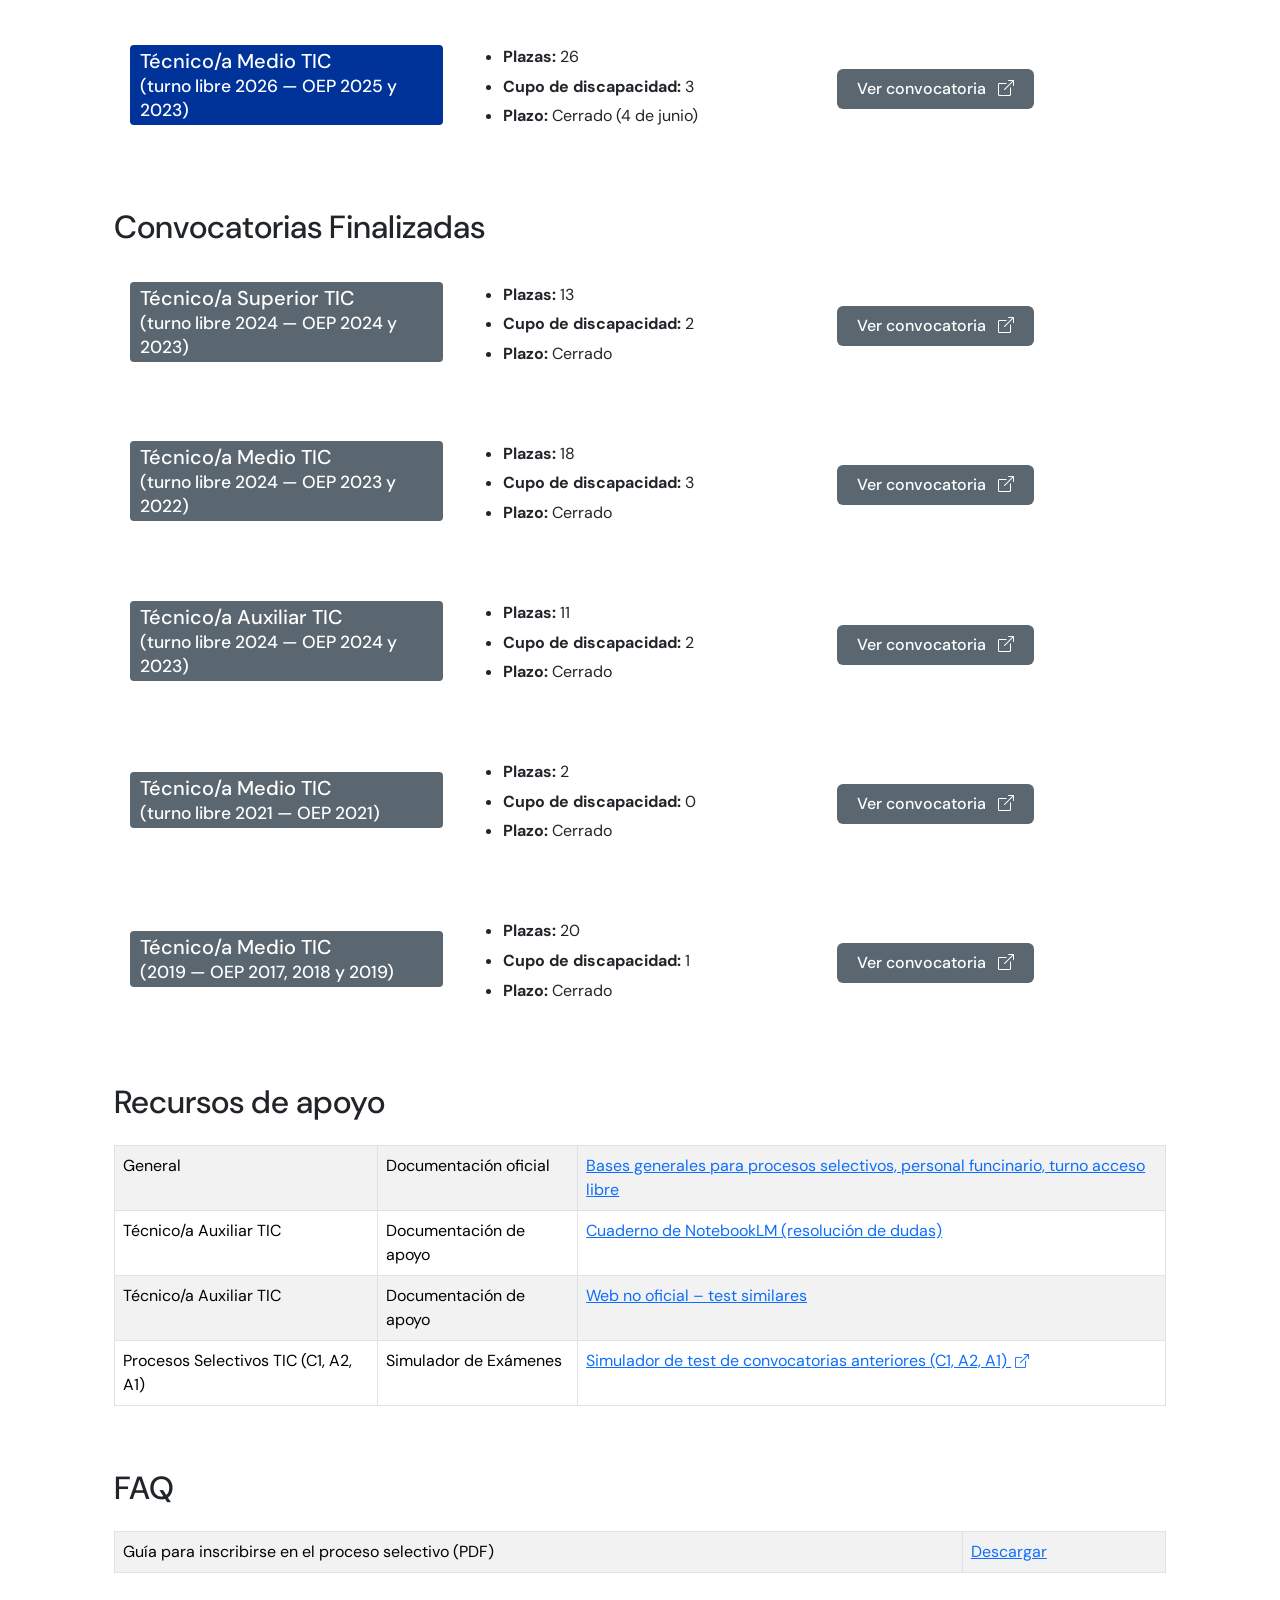
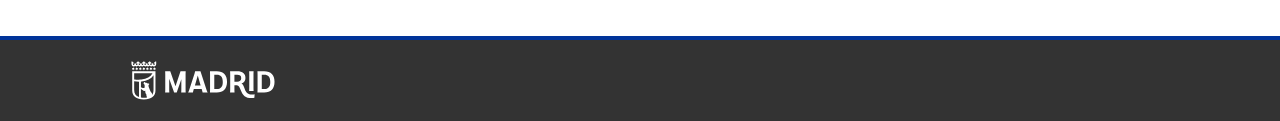
==== commit c1a75cc0: "Mejora de diseño responsivo y margenes laterales en terminales moviles" ====
--- a/index.html
+++ b/index.html
@@ -15,8 +15,9 @@
 </head>
 
 <body>
+    <a class="skip-link" href="#contenido">Saltar al contenido principal</a>
     <header class='banda'>
-        <nav class="navbar navbar-expand-lg navbar-dark">
+        <nav class="navbar navbar-expand-lg navbar-dark" aria-label="Navegación principal">
             <div class="container">
                 <img src="assets/img/firma.svg" alt="Ayuntamiento de Madrid" class="marca__logo me-3">
                 <a class="navbar-brand" href="#">
@@ -30,10 +31,10 @@
                 <div class="collapse navbar-collapse" id="menu">
                     <ul class="navbar-nav ms-auto">
                         <li class="nav-item"><a class="nav-link active" href="#abiertas" aria-current="page">Abiertas</a></li>
-                        <li class="nav-item"><a class="nav-link" href="#desarrollo" aria-current="page">En desarrollo</a></li>
-                        <li class="nav-item"><a class="nav-link" href="#finalizadas" aria-current="page">Finalizadas</a></li>
-                        <li class="nav-item"><a class="nav-link" href="#documentacion" aria-current="page">Documentación de apoyo</a></li>
-                        <li class="nav-item"><a class="nav-link" href="#faq" aria-current="page">FAQ</a></li>
+                        <li class="nav-item"><a class="nav-link" href="#desarrollo">En desarrollo</a></li>
+                        <li class="nav-item"><a class="nav-link" href="#finalizadas">Finalizadas</a></li>
+                        <li class="nav-item"><a class="nav-link" href="#documentacion">Documentación de apoyo</a></li>
+                        <li class="nav-item"><a class="nav-link" href="#faq">FAQ</a></li>
                     </ul>
 
                 </div>
@@ -41,19 +42,19 @@
         </nav>
     </header>
 
-    <section id="procesos-tic" class="introduccion my-5">
+    <section id="procesos-tic" class="introduccion my-4 my-md-5">
         <div class="contenedor">
             <h1 id="intro-titulo"></h1>
             <p class="intro-text" id="intro-texto"></p>
 
-            <div class="row gy-4" id="itinerarios-container">
+            <div class="row g-3 g-lg-4" id="itinerarios-container">
             </div>
 
             <p class="intro-final" id="intro-final"></p>
         </div>
     </section>
 
-    <main id='contenido' class="contenedor">
+    <main id='contenido' class="contenedor" tabindex="-1">
         <section id="abiertas" class="mt-3 mt-md-4 mt-lg-5">
             <h2>Convocatorias Abiertas</h2>
             <div id="lista-abiertas"></div>
@@ -70,18 +71,22 @@
 
         <section id="documentacion" class="my-5">
             <h2 class="mb-4">Recursos de apoyo</h2>
-            <table class="table table-striped table-bordered">
-                <caption class="visually-hidden">Documentación de apoyo para procesos selectivos TIC</caption>
-                <tbody id="tabla-documentacion"></tbody>
-            </table>
+            <div class="table-responsive">
+                <table class="table table-striped table-bordered">
+                    <caption class="visually-hidden">Documentación de apoyo para procesos selectivos TIC</caption>
+                    <tbody id="tabla-documentacion"></tbody>
+                </table>
+            </div>
         </section>
 
         <section id="faq" class="my-5">
             <h2 class="mb-4">FAQ</h2>
-            <table class="table table-striped table-bordered">
-                <caption class="visually-hidden">Documentos de respuesta a preguntas frecuentes</caption>
-                <tbody id="tabla-faq"></tbody>
-            </table>
+            <div class="table-responsive">
+                <table class="table table-striped table-bordered">
+                    <caption class="visually-hidden">Documentos de respuesta a preguntas frecuentes</caption>
+                    <tbody id="tabla-faq"></tbody>
+                </table>
+            </div>
         </section>
 
     </main>
--- a/css/estilos.css
+++ b/css/estilos.css
@@ -7,20 +7,80 @@
 }
 
 body {
-    font-family: 'DM Sans';
+    font-family: 'DM Sans', sans-serif;
     margin: 0;
+    overflow-x: hidden;
+}
+
+/* Enlace para saltar al contenido principal (accesibilidad) */
+.skip-link {
+    position: absolute;
+    top: -100px;
+    left: 1rem;
+    background: #ffffff;
+    color: var(--azul-madrid);
+    padding: 0.5rem 1rem;
+    z-index: 1050;
+    font-weight: 500;
+    border: 2px solid var(--azul-madrid);
+    border-radius: 0.25rem;
+    text-decoration: none;
+    transition: top 0.2s ease;
+}
+
+.skip-link:focus {
+    top: 1rem;
+}
+
+:focus-visible {
+    outline: 3px solid var(--azul-madrid);
+    outline-offset: 2px;
 }
 
 .banda {
     background: var(--azul-madrid);
     color: white;
-    padding: 1rem;
+    padding: 0.75rem 0;
+}
+
+.banda :focus-visible {
+    outline: 3px solid #ffffff !important;
+    outline-offset: 2px;
+}
+
+.marca__logo {
+    height: 38px;
+    width: auto;
+    max-width: 100%;
+}
+
+@media (max-width: 576px) {
+    .banda {
+        padding: 0.5rem 0;
+    }
+    .marca__logo {
+        height: 28px;
+        margin-right: 0.5rem !important;
+    }
+    .navbar-brand {
+        font-size: 1.05rem;
+    }
 }
 
 .contenedor {
     width: 100%;
-    margin: auto;
+    margin-left: auto;
+    margin-right: auto;
     max-width: 1100px;
+    padding-left: 1rem;
+    padding-right: 1rem;
+}
+
+@media (min-width: 768px) {
+    .contenedor {
+        padding-left: 1.5rem;
+        padding-right: 1.5rem;
+    }
 }
 
 .menu {
@@ -49,7 +109,7 @@
 
 .estado--desarrollo {
     background-color: var(--estado-desarrollo);
-    color: #000000;
+    color: #ffffff;
     padding: .25rem .6rem;
     border-radius: .25rem;
 }
@@ -100,8 +160,9 @@
 }
 
 .plazo-destacado {
-    background-color: #fff3cd;
-    border: 1px solid #ffeaa7;
+    background-color: #e8f0fe;
+    border: 1px solid #c2dbff;
+    color: var(--azul-madrid);
     padding: 0.25rem 0.5rem;
     border-radius: 0.25rem;
     font-weight: bold;
@@ -117,9 +178,10 @@
   margin-bottom: .35rem;
 }
 .introduccion h1 {
-    margin-bottom: 1rem;
-    font-size: clamp(1.85rem, 2.5vw, 2.5rem);
+    margin-bottom: 1.25rem;
+    font-size: clamp(1.5rem, 4vw, 2.35rem);
     color: var(--azul-madrid);
+    overflow-wrap: break-word;
 }
 
 .intro-text,
@@ -127,25 +189,25 @@
     font-size: 1rem;
     line-height: 1.75;
     color: #404040;
-    text-align: justify;
-}
-
-.introduccion .row {
-    gap: 0.5rem;
+    text-align: left;
+    overflow-wrap: break-word;
+}
+
+@media (min-width: 768px) {
+    .intro-text,
+    .intro-final {
+        text-align: justify;
+    }
 }
 
 .itinerario {
     border: 1px solid #dee2e6;
     border-radius: .75rem;
-    padding: 0.5rem;
+    padding: 0.75rem;
     background: #ffffff;
     min-width: 0;
-}
-
-@media (min-width: 992px) {
-    .itinerario {
-        flex: 0 0 calc(25% - 0.375rem) !important;
-    }
+    display: flex;
+    flex-direction: column;
 }
 
 .itinerario__imagen {
@@ -156,11 +218,13 @@
     background: transparent;
     text-align: left;
     cursor: pointer;
+    border-radius: .5rem;
 }
 
 .itinerario__imagen img {
     width: 100%;
-    border-radius: .75rem;
+    height: auto;
+    border-radius: .5rem;
     display: block;
     transition: transform .25s ease;
 }
@@ -170,12 +234,31 @@
     transform: scale(1.02);
 }
 
+.itinerario__imagen:focus-visible {
+    outline: 3px solid var(--azul-madrid);
+    outline-offset: 2px;
+}
+
 .itinerario h3 {
     margin-top: 0.75rem;
     font-size: 1.1rem;
+    color: #212529;
 }
 
 .itinerario__descripcion {
     margin-top: 0.75rem;
     color: var(--gris-madrid);
+    line-height: 1.6;
+}
+
+/* Responsividad para tablas en pantallas pequeñas */
+.table-responsive {
+    -webkit-overflow-scrolling: touch;
+    margin-bottom: 1rem;
+}
+
+@media (max-width: 767.98px) {
+    .card-convocatoria .card-body {
+        padding: 0.5rem 0;
+    }
 }
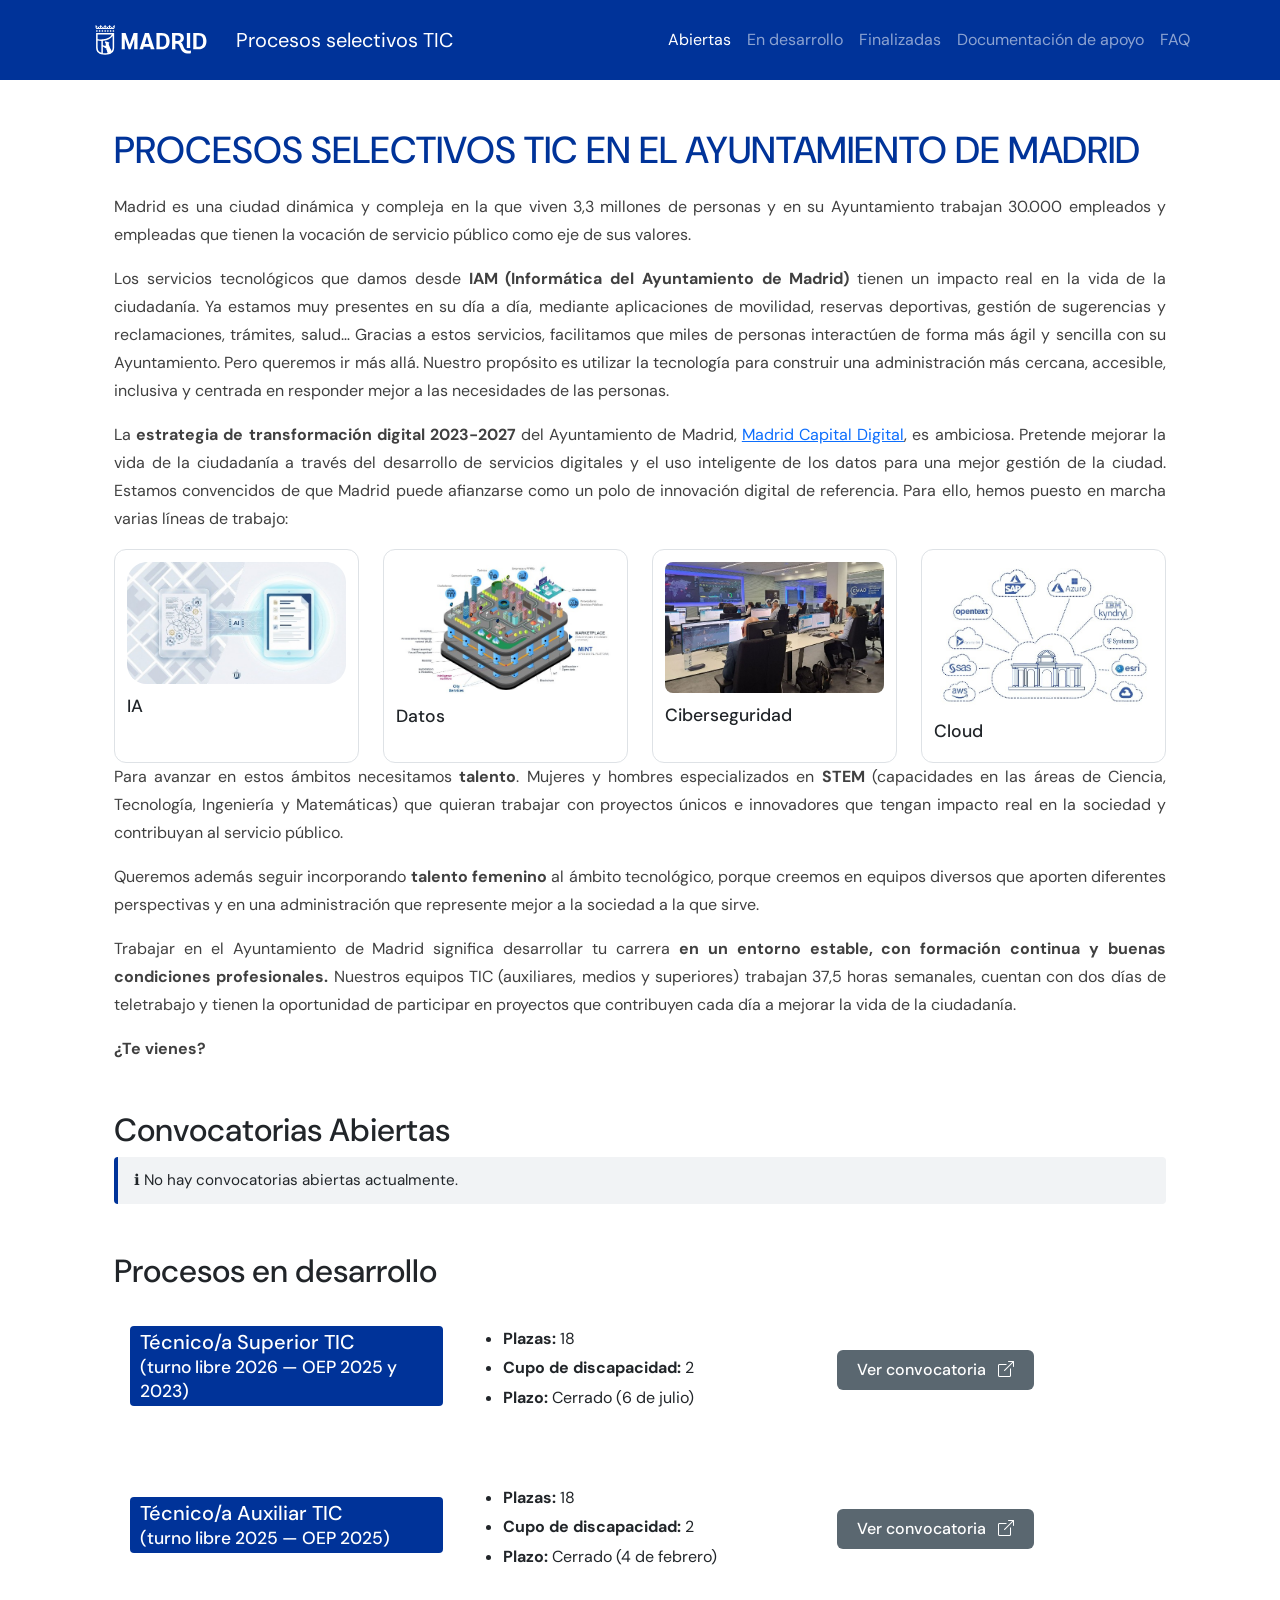
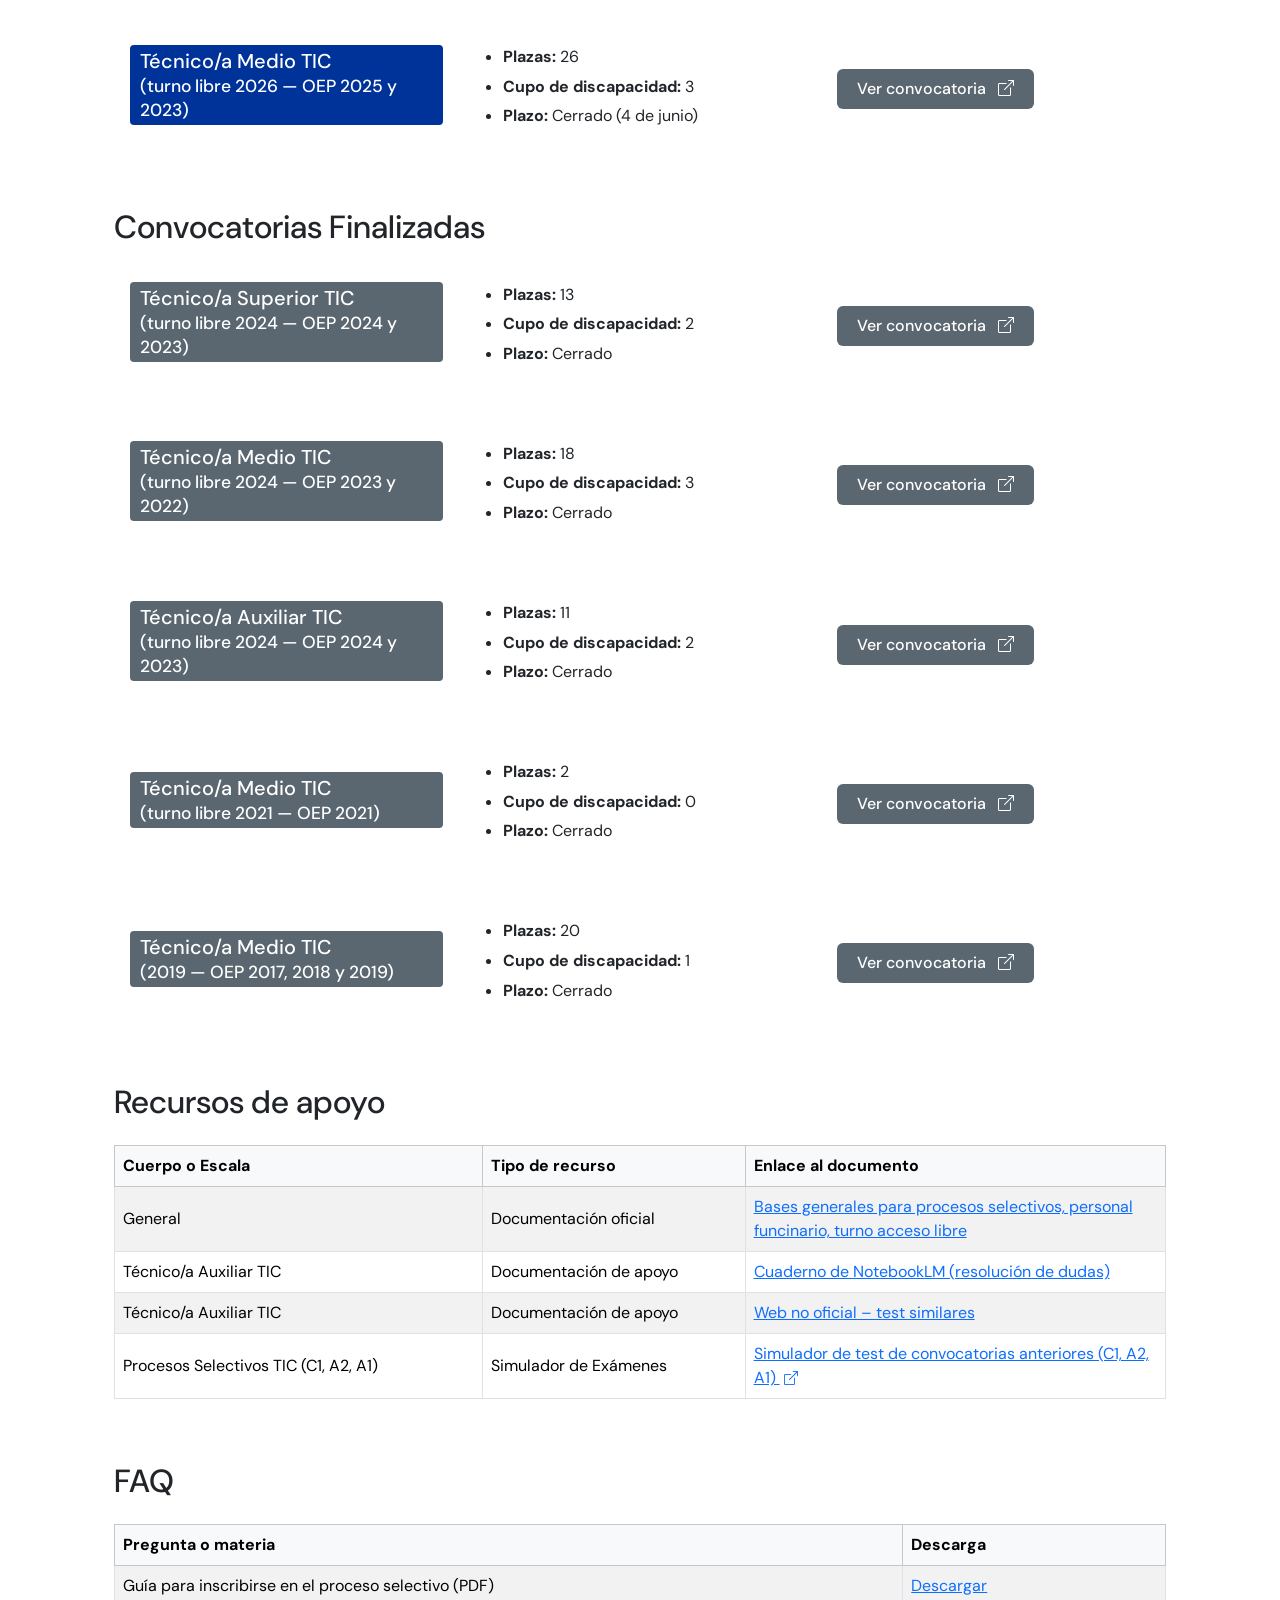
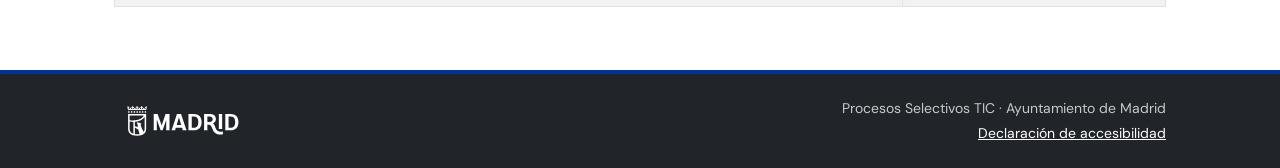
==== commit 6ef26d5f: "Incorporacion de declaracion de accesibilidad RD 1112/2018 y mejoras de accesibilidad WCAG 2.1 AA" ====
--- a/index.html
+++ b/index.html
@@ -72,8 +72,15 @@
         <section id="documentacion" class="my-5">
             <h2 class="mb-4">Recursos de apoyo</h2>
             <div class="table-responsive">
-                <table class="table table-striped table-bordered">
+                <table class="table table-striped table-bordered align-middle">
                     <caption class="visually-hidden">Documentación de apoyo para procesos selectivos TIC</caption>
+                    <thead class="table-light">
+                        <tr>
+                            <th scope="col" style="width: 35%;">Cuerpo o Escala</th>
+                            <th scope="col" style="width: 25%;">Tipo de recurso</th>
+                            <th scope="col" style="width: 40%;">Enlace al documento</th>
+                        </tr>
+                    </thead>
                     <tbody id="tabla-documentacion"></tbody>
                 </table>
             </div>
@@ -82,16 +89,33 @@
         <section id="faq" class="my-5">
             <h2 class="mb-4">FAQ</h2>
             <div class="table-responsive">
-                <table class="table table-striped table-bordered">
+                <table class="table table-striped table-bordered align-middle">
                     <caption class="visually-hidden">Documentos de respuesta a preguntas frecuentes</caption>
+                    <thead class="table-light">
+                        <tr>
+                            <th scope="col" style="width: 75%;">Pregunta o materia</th>
+                            <th scope="col" style="width: 25%;">Descarga</th>
+                        </tr>
+                    </thead>
                     <tbody id="tabla-faq"></tbody>
                 </table>
             </div>
         </section>
 
     </main>
-    <footer class='pie' style='background-color: #333;'>
-        <div class='contenedor pie__inner'><img src='assets/img/pie.svg' class='firma__isotipo'>
+    <footer class="pie bg-dark text-white py-4">
+        <div class="contenedor d-flex flex-column flex-md-row justify-content-between align-items-center gap-3">
+            <div>
+                <img src="assets/img/pie.svg" alt="Ayuntamiento de Madrid" class="firma__isotipo">
+            </div>
+            <div class="text-center text-md-end small">
+                <p class="mb-1 opacity-75">Procesos Selectivos TIC · Ayuntamiento de Madrid</p>
+                <ul class="list-inline mb-0">
+                    <li class="list-inline-item">
+                        <a href="accesibilidad.html" class="text-white text-decoration-underline">Declaración de accesibilidad</a>
+                    </li>
+                </ul>
+            </div>
         </div>
     </footer>
     <script src='js/app.js'></script>
--- a/css/estilos.css
+++ b/css/estilos.css
@@ -91,7 +91,13 @@
 
 .pie {
     border-top: 4px solid var(--azul-madrid);
-    padding: 1rem;
+    padding: 1.5rem 1rem;
+}
+
+.firma__isotipo {
+    height: 38px;
+    width: auto;
+    max-width: 100%;
 }
 
 .tarjeta {
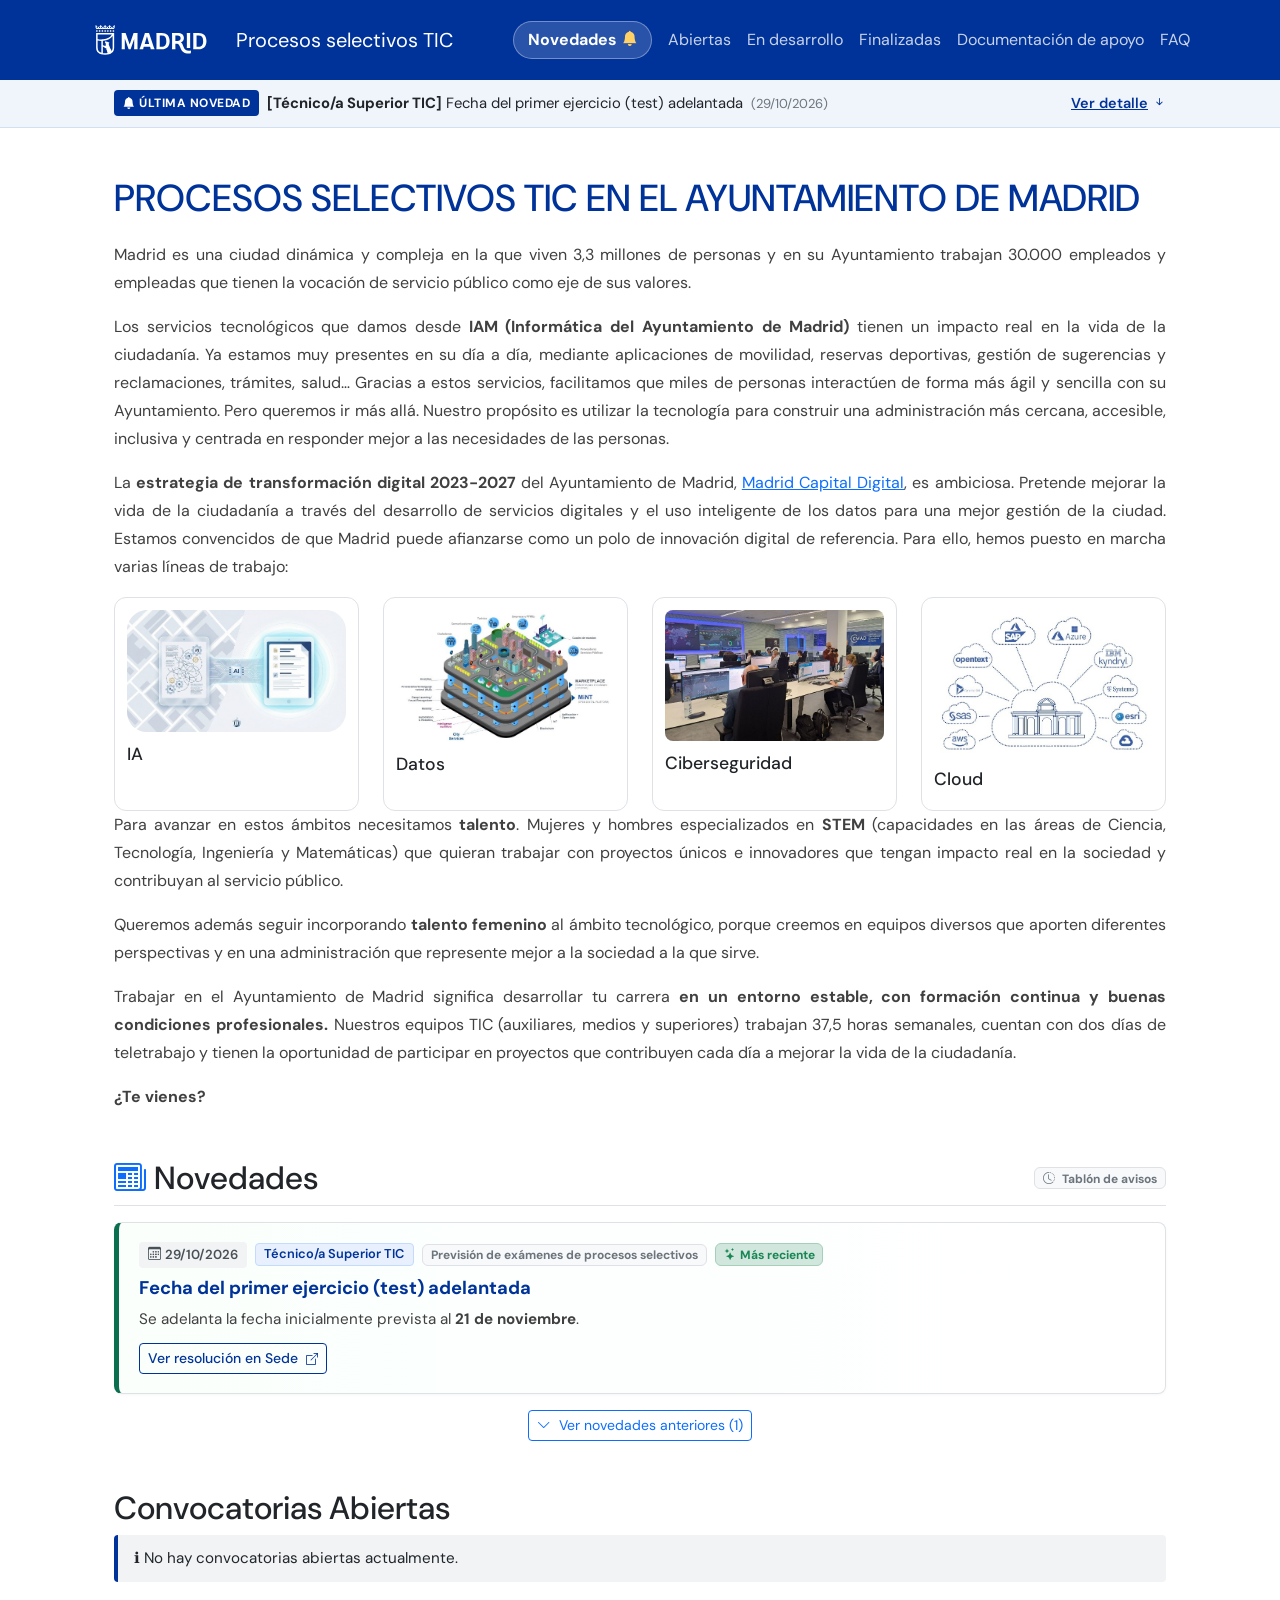
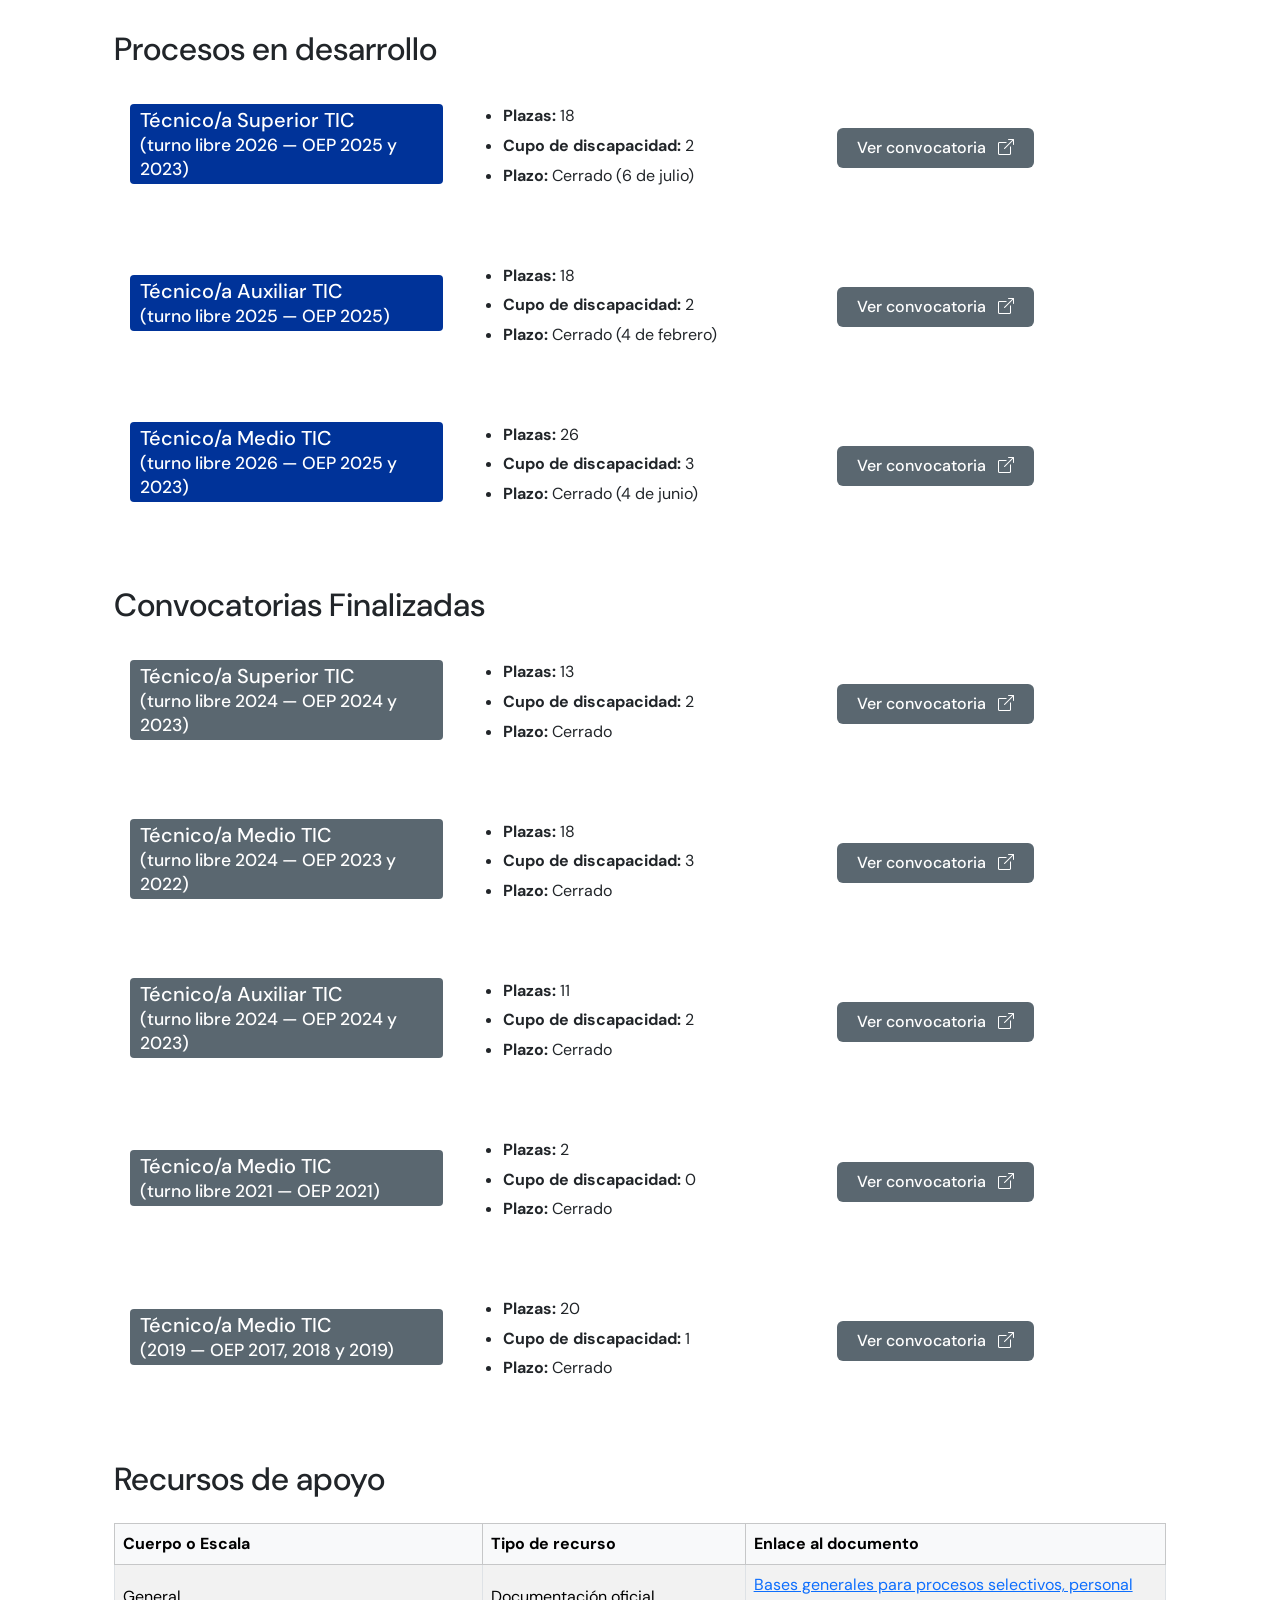
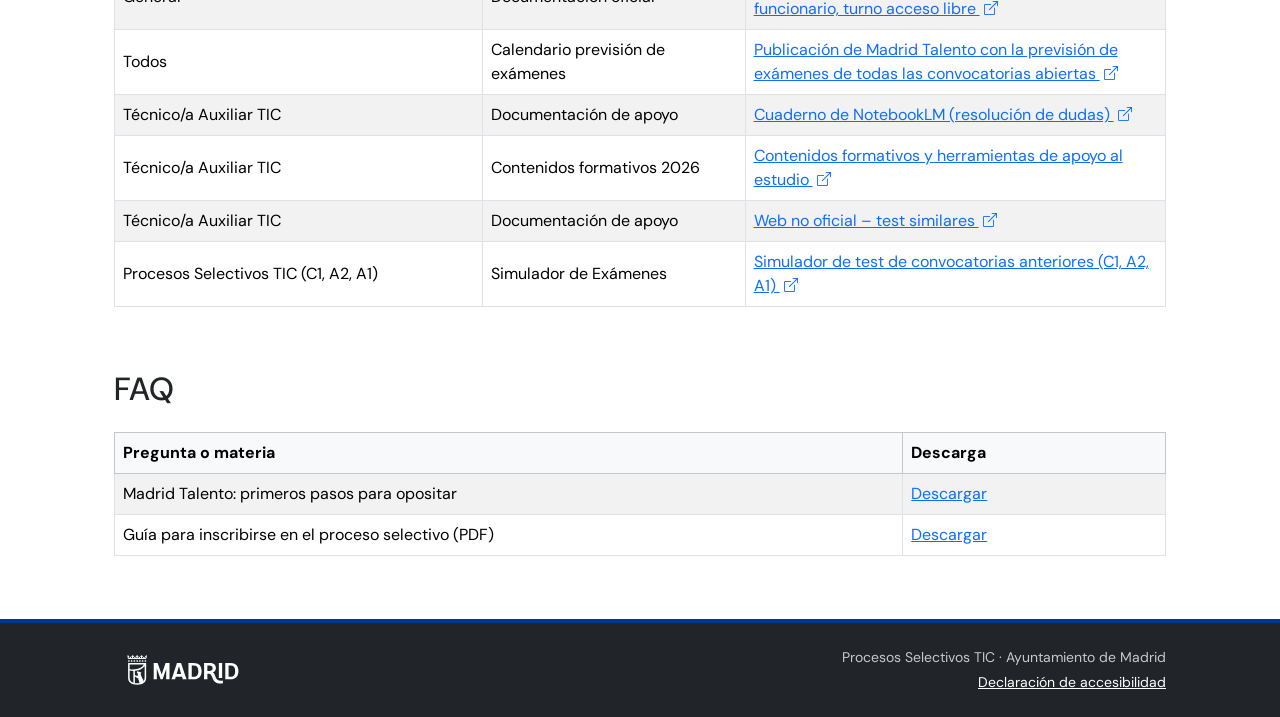
==== commit 1f48f2bd: "feat: anadir seccion de novedades con banner superior y tablon accesible" ====
--- a/index.html
+++ b/index.html
@@ -29,8 +29,17 @@
                 </button>
 
                 <div class="collapse navbar-collapse" id="menu">
-                    <ul class="navbar-nav ms-auto">
-                        <li class="nav-item"><a class="nav-link active" href="#abiertas" aria-current="page">Abiertas</a></li>
+                    <ul class="navbar-nav ms-auto align-items-lg-center">
+                        <li class="nav-item me-lg-2 d-none" id="nav-item-novedades">
+                            <a class="nav-link nav-link-novedades" href="#novedades">
+                                <span>Novedades</span>
+                                <span id="novedades-nav-indicador" class="badge-nav-novedad d-none" aria-label="Hay novedades recientes">
+                                    <i class="bi bi-bell-fill" aria-hidden="true"></i>
+                                    <span class="visually-hidden">(hay novedades recientes)</span>
+                                </span>
+                            </a>
+                        </li>
+                        <li class="nav-item"><a class="nav-link" href="#abiertas">Abiertas</a></li>
                         <li class="nav-item"><a class="nav-link" href="#desarrollo">En desarrollo</a></li>
                         <li class="nav-item"><a class="nav-link" href="#finalizadas">Finalizadas</a></li>
                         <li class="nav-item"><a class="nav-link" href="#documentacion">Documentación de apoyo</a></li>
@@ -41,6 +50,20 @@
             </div>
         </nav>
     </header>
+
+    <div id="banner-novedad" class="banner-novedades d-none" role="region" aria-label="Aviso de última novedad">
+        <div class="contenedor d-flex flex-wrap align-items-center justify-content-between gap-2">
+            <div class="d-flex align-items-center gap-2 flex-grow-1 min-w-0">
+                <span class="badge-alerta-novedad">
+                    <i class="bi bi-bell-fill me-1" aria-hidden="true"></i> Última novedad
+                </span>
+                <span id="banner-novedad-texto" class="banner-novedad__texto text-truncate"></span>
+            </div>
+            <a id="banner-novedad-enlace" href="#novedades" class="banner-novedad__enlace">
+                Ver detalle <i class="bi bi-arrow-down-short ms-1" aria-hidden="true"></i>
+            </a>
+        </div>
+    </div>
 
     <section id="procesos-tic" class="introduccion my-4 my-md-5">
         <div class="contenedor">
@@ -55,6 +78,27 @@
     </section>
 
     <main id='contenido' class="contenedor" tabindex="-1">
+        <section id="novedades" class="mt-3 mt-md-4 mt-lg-5 d-none" aria-labelledby="titulo-novedades">
+            <div class="d-flex align-items-center justify-content-between mb-3 flex-wrap gap-2 border-bottom pb-2">
+                <h2 id="titulo-novedades" class="mb-0">
+                    <i class="bi bi-newspaper me-2 text-primary" aria-hidden="true"></i>Novedades
+                </h2>
+                <span class="badge bg-light text-secondary border">
+                    <i class="bi bi-clock-history me-1" aria-hidden="true"></i> Tablón de avisos
+                </span>
+            </div>
+            <div id="lista-novedades-reciente" class="novedades-lista"></div>
+            <div id="contenedor-novedades-anteriores" class="d-none">
+                <div id="lista-novedades-anteriores" class="novedades-lista mt-3"></div>
+            </div>
+            <div id="novedades-toggle-container" class="mt-3 text-center d-none">
+                <button type="button" id="btn-toggle-novedades" class="btn btn-outline-primary btn-sm" aria-expanded="false" aria-controls="contenedor-novedades-anteriores">
+                    <i class="bi bi-chevron-down me-1" aria-hidden="true"></i>
+                    <span id="btn-toggle-novedades-texto">Ver novedades anteriores</span>
+                </button>
+            </div>
+        </section>
+
         <section id="abiertas" class="mt-3 mt-md-4 mt-lg-5">
             <h2>Convocatorias Abiertas</h2>
             <div id="lista-abiertas"></div>
--- a/css/estilos.css
+++ b/css/estilos.css
@@ -156,6 +156,26 @@
     outline-offset: 2px;
 }
 
+.btn-outline-madrid {
+    color: var(--azul-madrid);
+    border: 1px solid var(--azul-madrid);
+    background-color: transparent;
+    font-weight: 500;
+    text-decoration: none;
+    transition: background-color 0.2s ease, color 0.2s ease;
+}
+
+.btn-outline-madrid:hover,
+.btn-outline-madrid:focus {
+    background-color: var(--azul-madrid);
+    color: #ffffff;
+}
+
+.btn-outline-madrid:focus-visible {
+    outline: 3px solid var(--azul-madrid);
+    outline-offset: 2px;
+}
+
 .mensaje-informativo {
     padding: 0.75rem 1rem;
     background-color: #f1f3f5;
@@ -267,4 +287,177 @@
     .card-convocatoria .card-body {
         padding: 0.5rem 0;
     }
-}+}
+
+/* ==================================================
+   BANNER DE ÚLTIMA NOVEDAD (CABECERA SUPERIOR)
+   ================================================== */
+.banner-novedades {
+    background-color: #f0f4fb;
+    border-bottom: 1px solid #d4e0f2;
+    padding: 0.65rem 0;
+    font-size: 0.95rem;
+}
+
+.badge-alerta-novedad {
+    background-color: var(--azul-madrid);
+    color: #ffffff;
+    font-size: 0.75rem;
+    font-weight: 700;
+    text-transform: uppercase;
+    letter-spacing: 0.5px;
+    padding: 0.25rem 0.55rem;
+    border-radius: 0.25rem;
+    white-space: nowrap;
+    display: inline-flex;
+    align-items: center;
+}
+
+.banner-novedad__texto {
+    color: #212529;
+    font-size: 0.925rem;
+}
+
+.banner-novedad__enlace {
+    color: var(--azul-madrid);
+    font-weight: 600;
+    font-size: 0.9rem;
+    text-decoration: underline;
+    white-space: nowrap;
+    display: inline-flex;
+    align-items: center;
+}
+
+.banner-novedad__enlace:hover,
+.banner-novedad__enlace:focus {
+    color: #001f5c;
+    text-decoration: none;
+}
+
+/* ==================================================
+   ENLACES DE NAVEGACIÓN EN CABECERA
+   ================================================== */
+.navbar-dark .navbar-nav .nav-link {
+    color: rgba(255, 255, 255, 0.78);
+    font-weight: 400;
+    transition: color 0.2s ease, opacity 0.2s ease;
+}
+
+.navbar-dark .navbar-nav .nav-link:hover,
+.navbar-dark .navbar-nav .nav-link:focus {
+    color: #ffffff;
+}
+
+/* Enlace destacado para Novedades (el más visible) */
+.nav-link-novedades {
+    color: #ffffff !important;
+    font-weight: 700 !important;
+    background-color: rgba(255, 255, 255, 0.16);
+    border: 1px solid rgba(255, 255, 255, 0.35);
+    border-radius: 1.5rem;
+    padding: 0.35rem 0.85rem !important;
+    display: inline-flex;
+    align-items: center;
+    gap: 0.35rem;
+    transition: background-color 0.2s ease, border-color 0.2s ease, box-shadow 0.2s ease !important;
+}
+
+.nav-link-novedades:hover,
+.nav-link-novedades:focus {
+    background-color: rgba(255, 255, 255, 0.28);
+    border-color: rgba(255, 255, 255, 0.55);
+    color: #ffffff !important;
+    box-shadow: 0 0 10px rgba(255, 255, 255, 0.25);
+}
+
+/* Indicador de novedad en el menú de navegación */
+.badge-nav-novedad {
+    color: #ffd166;
+    display: inline-flex;
+    align-items: center;
+    vertical-align: middle;
+    font-size: 0.95rem;
+    animation: pulse-novedad 2s infinite ease-in-out;
+}
+
+@keyframes pulse-novedad {
+    0%, 100% {
+        transform: scale(1);
+        opacity: 1;
+    }
+    50% {
+        transform: scale(1.2);
+        opacity: 0.85;
+    }
+}
+
+@media (prefers-reduced-motion: reduce) {
+    .badge-nav-novedad {
+        animation: none;
+    }
+}
+
+/* ==================================================
+   SECCIÓN DE NOVEDADES (TABLÓN CRONOLÓGICO)
+   ================================================== */
+.novedad-item {
+    background: #ffffff;
+    border: 1px solid #dee2e6;
+    border-left: 5px solid var(--azul-madrid);
+    border-radius: 0.5rem;
+    padding: 1.15rem 1.25rem;
+    margin-bottom: 1rem;
+    box-shadow: 0 1px 3px rgba(0, 0, 0, 0.04);
+    transition: box-shadow 0.2s ease, border-color 0.2s ease;
+}
+
+.novedad-item:hover,
+.novedad-item:focus-within {
+    box-shadow: 0 4px 12px rgba(0, 51, 153, 0.08);
+}
+
+.novedad-item--reciente {
+    border-left: 5px solid #0b6e4f;
+    background: linear-gradient(to right, #fafffc, #ffffff);
+}
+
+.novedad-fecha {
+    font-size: 0.825rem;
+    font-weight: 600;
+    color: #495057;
+    background-color: #f1f3f5;
+    padding: 0.2rem 0.55rem;
+    border-radius: 0.25rem;
+    display: inline-flex;
+    align-items: center;
+}
+
+.badge-proceso {
+    background-color: #e8f0fe;
+    color: var(--azul-madrid);
+    border: 1px solid #c2dbff;
+    font-weight: 600;
+    font-size: 0.8rem;
+    padding: 0.25rem 0.55rem;
+    border-radius: 0.25rem;
+}
+
+.novedad-item__titulo {
+    font-size: 1.15rem;
+    font-weight: 700;
+    color: var(--azul-madrid);
+    margin-top: 0.4rem;
+    margin-bottom: 0.35rem;
+    line-height: 1.4;
+}
+
+.novedad-item__texto {
+    color: #404040;
+    font-size: 0.95rem;
+    line-height: 1.6;
+    margin-bottom: 0.75rem;
+}
+
+.novedad-item__accion {
+    margin-top: 0.5rem;
+}
